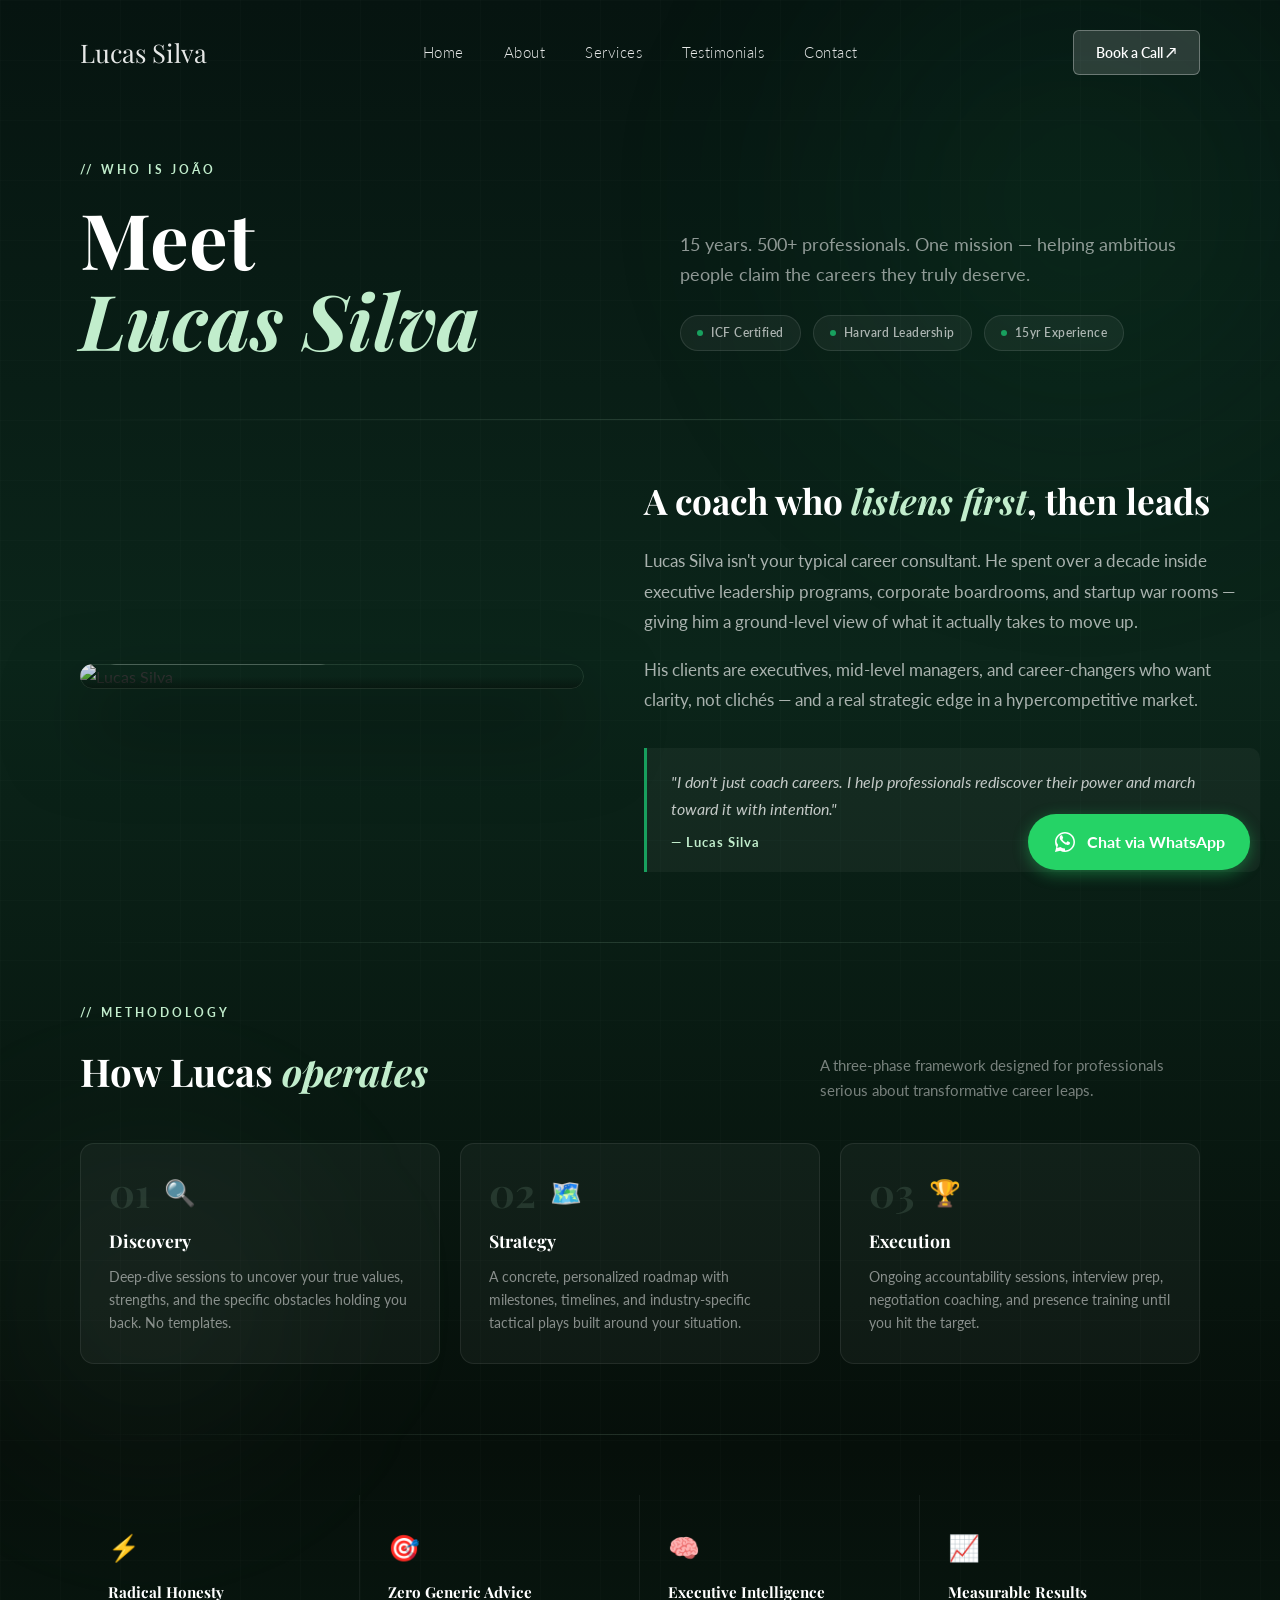
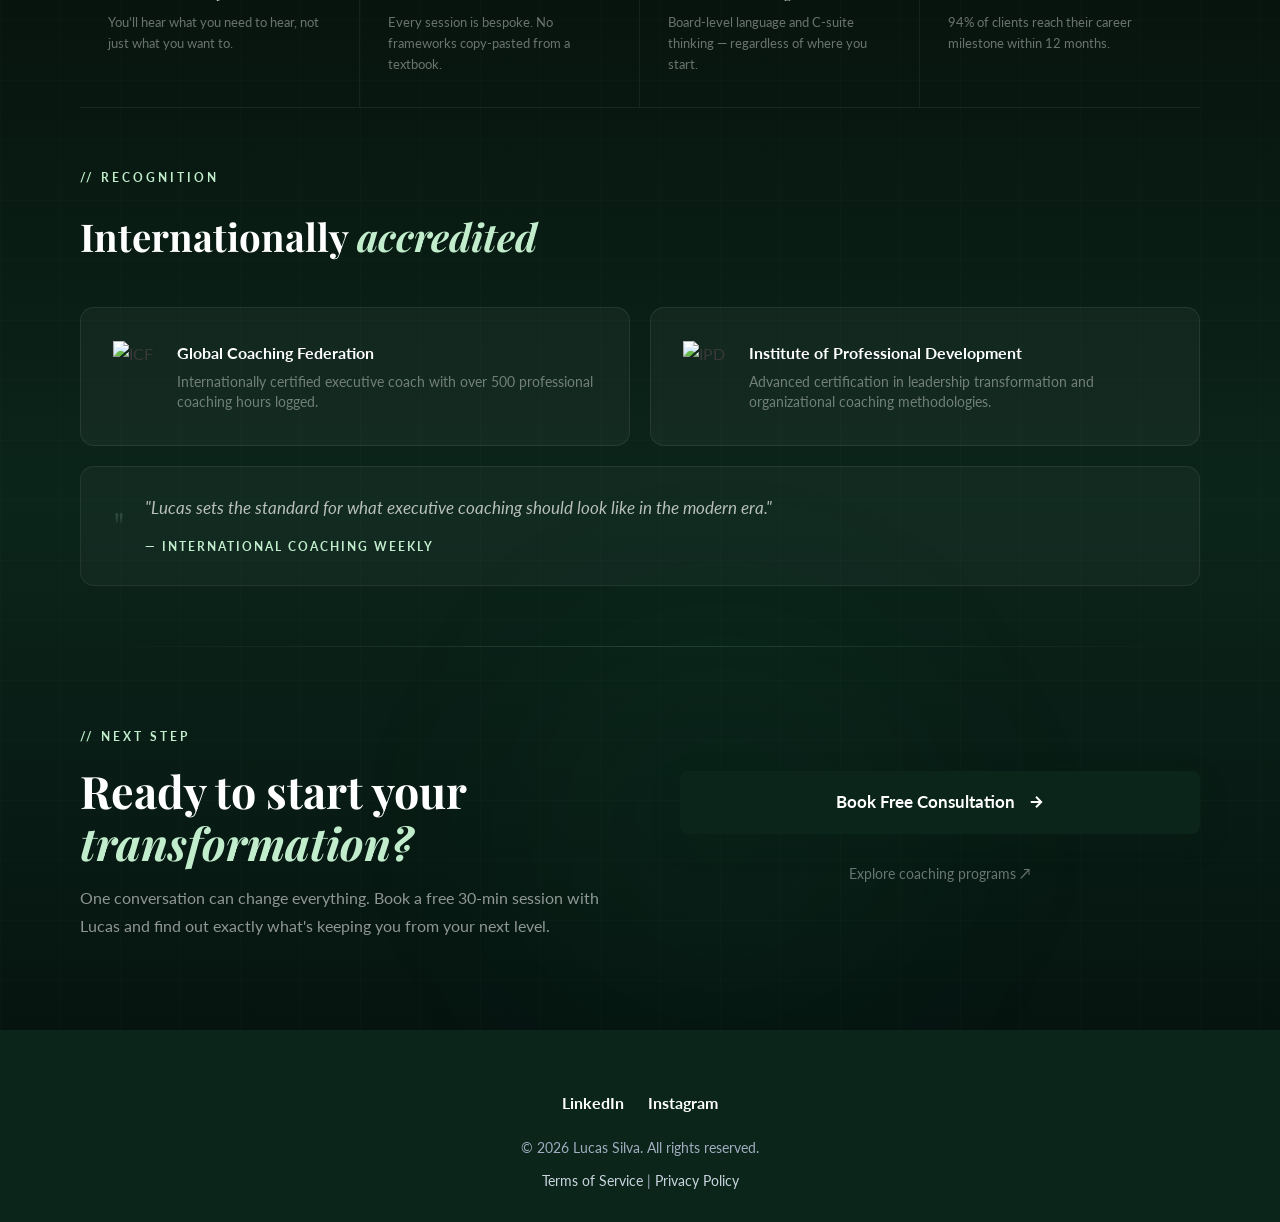
==== about.html @ 9489b270 "Add files via upload" ====
<!DOCTYPE html>
<html lang="en">
<head>
    <meta charset="UTF-8">
    <meta name="viewport" content="width=device-width, initial-scale=1.0">
    <title>About | Lucas Silva — Career Coach</title>
    <meta name="description" content="Learn about Lucas Silva's background, coaching philosophy, methodology, and 15+ years transforming professional careers.">
    <link href="https://fonts.googleapis.com/css2?family=Playfair+Display:ital,wght@0,600;0,700;1,600&family=Lato:wght@300;400;700&display=swap" rel="stylesheet">
    <link rel="stylesheet" href="style.css">
</head>
<body>

    <!-- Navigation -->
    <nav id="main-nav" class="nav-transparent">
        <div class="container nav-container">
            <a href="index.html" class="logo">Lucas Silva</a>
            <div class="nav-links">
                <a href="index.html">Home</a>
                <a href="about.html">About</a>
                <a href="services.html">Services</a>
                <a href="testimonials.html">Testimonials</a>
                <a href="index.html#consultation">Contact</a>
            </div>
            <a href="index.html#consultation" class="nav-cta-btn">Book a Call ↗</a>
        </div>
    </nav>

    <!-- ============================================================
         MEGA DARK BLOCK — All About sections
    ============================================================ -->
    <div style="background: linear-gradient(180deg, #061410 0%, #0b251a 25%, #060f0a 55%, #0b251a 80%, #061410 100%); position: relative; overflow: hidden; min-height: 100vh; padding-top: 80px;">

        <!-- Orbs -->
        <div style="position:absolute; width:800px; height:800px; background:radial-gradient(circle, rgba(24,160,94,0.10) 0%, transparent 70%); border-radius:50%; filter:blur(80px); top:-200px; right:-200px; pointer-events:none;"></div>
        <div style="position:absolute; width:500px; height:500px; background:radial-gradient(circle, rgba(193,237,204,0.05) 0%, transparent 70%); border-radius:50%; filter:blur(80px); top:40%; left:-100px; pointer-events:none;"></div>
        <div style="position:absolute; width:600px; height:600px; background:radial-gradient(circle, rgba(24,160,94,0.07) 0%, transparent 70%); border-radius:50%; filter:blur(80px); bottom:-100px; right:20%; pointer-events:none;"></div>

        <!-- Grid texture -->
        <div style="position:absolute; inset:0; background-image: linear-gradient(rgba(255,255,255,0.012) 1px, transparent 1px), linear-gradient(90deg, rgba(255,255,255,0.012) 1px, transparent 1px); background-size: 60px 60px; pointer-events:none; z-index:0;"></div>

        <div style="position:relative; z-index:2; max-width:1200px; margin:0 auto; padding:0 40px;">

            <!-- ─── HERO ─── -->
            <div style="padding: 80px 0 60px;" class="hidden-fade-up">
                <div style="display:grid; grid-template-columns:1fr 1fr; gap:80px; align-items:end;">
                    <div>
                        <div class="green-label">// WHO IS JOÃO</div>
                        <h1 style="font-family:var(--font-heading); font-size:clamp(3rem,6vw,5rem); color:white; font-weight:700; line-height:1.05; margin-bottom:0;">Meet<br><em style="font-style:italic; color:var(--secondary-color);">Lucas Silva</em></h1>
                    </div>
                    <div style="padding-bottom:8px;">
                        <p style="color:rgba(255,255,255,0.55); font-size:1.1rem; line-height:1.75; margin-bottom:24px;">15 years. 500+ professionals. One mission — helping ambitious people claim the careers they truly deserve.</p>
                        <div style="display:flex; gap:12px; flex-wrap:wrap;">
                            <div class="cred-pill"><div class="cred-pill-dot"></div>ICF Certified</div>
                            <div class="cred-pill"><div class="cred-pill-dot"></div>Harvard Leadership</div>
                            <div class="cred-pill"><div class="cred-pill-dot"></div>15yr Experience</div>
                        </div>
                    </div>
                </div>
            </div>

            <!-- Divider -->
            <div style="height:1px; background:linear-gradient(90deg, transparent, rgba(193,237,204,0.15), transparent); margin:0 0 60px;"></div>

            <!-- ─── BIO EDITORIAL ─── -->
            <div style="display:grid; grid-template-columns:45% 55%; gap:60px; align-items:center; padding-bottom:70px;" class="hidden-fade-up">
                <!-- Image -->
                <div style="position:relative; border-radius:16px; overflow:hidden; box-shadow:0 40px 80px rgba(0,0,0,0.5);">
                    <img src="joao_about.png" alt="Lucas Silva" style="width:100%; max-height:520px; object-fit:cover; object-position:top center; display:block; filter:brightness(0.9);">
                    <div style="position:absolute; inset:0; background:linear-gradient(to top, rgba(6,15,10,0.6) 0%, transparent 50%);"></div>
                    <!-- Floating stat badge -->
                    <div style="position:absolute; bottom:24px; left:24px; background:rgba(255,255,255,0.08); backdrop-filter:blur(16px); border:1px solid rgba(255,255,255,0.12); border-radius:12px; padding:16px 20px;">
                        <div style="font-family:var(--font-heading); font-size:2rem; color:var(--secondary-color); font-weight:700; line-height:1;">500+</div>
                        <div style="color:rgba(255,255,255,0.55); font-size:0.8rem; text-transform:uppercase; letter-spacing:1.5px; margin-top:4px;">Careers Transformed</div>
                    </div>
                    <div style="position:absolute; inset:0; border:1px solid rgba(193,237,204,0.12); border-radius:16px; pointer-events:none;"></div>
                </div>
                <!-- Text -->
                <div>
                    <h2 style="color:white; font-family:var(--font-heading); font-size:2.2rem; line-height:1.2; margin-bottom:24px;">A coach who <em style="font-style:italic; color:var(--secondary-color);">listens first</em>, then leads</h2>
                    <p style="color:rgba(255,255,255,0.65); font-size:1.05rem; line-height:1.8; margin-bottom:18px;">Lucas Silva isn't your typical career consultant. He spent over a decade inside executive leadership programs, corporate boardrooms, and startup war rooms — giving him a ground-level view of what it actually takes to move up.</p>
                    <p style="color:rgba(255,255,255,0.65); font-size:1.05rem; line-height:1.8; margin-bottom:32px;">His clients are executives, mid-level managers, and career-changers who want clarity, not clichés — and a real strategic edge in a hypercompetitive market.</p>
                    <!-- Quote -->
                    <div style="background:rgba(255,255,255,0.04); border-left:3px solid var(--accent-color); border-radius:0 10px 10px 0; padding:20px 24px;">
                        <p style="color:rgba(255,255,255,0.75); font-style:italic; font-size:1rem; line-height:1.7; margin:0;">"I don't just coach careers. I help professionals rediscover their power and march toward it with intention."</p>
                        <div style="color:var(--secondary-color); font-size:0.8rem; font-weight:700; letter-spacing:1px; margin-top:10px;">— Lucas Silva</div>
                    </div>
                </div>
            </div>

            <!-- Divider -->
            <div style="height:1px; background:linear-gradient(90deg, transparent, rgba(193,237,204,0.15), transparent); margin:0 0 60px;"></div>

            <!-- ─── METHODOLOGY ─── -->
            <div style="padding-bottom:70px;" class="hidden-fade-up">
                <div style="display:flex; align-items:flex-end; justify-content:space-between; margin-bottom:40px; gap:20px; flex-wrap:wrap;">
                    <div>
                        <div class="green-label">// METHODOLOGY</div>
                        <h2 style="color:white; font-family:var(--font-heading); font-size:clamp(1.8rem,3vw,2.6rem); margin-bottom:0;">How Lucas <em style="font-style:italic; color:var(--secondary-color);">operates</em></h2>
                    </div>
                    <p style="color:rgba(255,255,255,0.45); font-size:0.95rem; max-width:380px; line-height:1.65;">A three-phase framework designed for professionals serious about transformative career leaps.</p>
                </div>
                <div style="display:grid; grid-template-columns:repeat(3,1fr); gap:20px;">

                    <div class="process-step-pill" style="border-top:1px solid rgba(193,237,204,0.1);">
                        <div style="padding:28px 28px 14px; display:flex; align-items:center; gap:14px;">
                            <span style="font-family:var(--font-heading); font-size:2.5rem; color:rgba(193,237,204,0.12); font-weight:700; line-height:1;">01</span>
                            <span style="font-size:1.6rem;">🔍</span>
                        </div>
                        <div style="padding:0 28px 28px;">
                            <h3 style="color:white; font-size:1.1rem; margin-bottom:10px;">Discovery</h3>
                            <p style="color:rgba(255,255,255,0.5); font-size:0.88rem; line-height:1.65; margin:0;">Deep-dive sessions to uncover your true values, strengths, and the specific obstacles holding you back. No templates.</p>
                        </div>
                        <div class="step-bar-accent"></div>
                    </div>

                    <div class="process-step-pill">
                        <div style="padding:28px 28px 14px; display:flex; align-items:center; gap:14px;">
                            <span style="font-family:var(--font-heading); font-size:2.5rem; color:rgba(193,237,204,0.12); font-weight:700; line-height:1;">02</span>
                            <span style="font-size:1.6rem;">🗺️</span>
                        </div>
                        <div style="padding:0 28px 28px;">
                            <h3 style="color:white; font-size:1.1rem; margin-bottom:10px;">Strategy</h3>
                            <p style="color:rgba(255,255,255,0.5); font-size:0.88rem; line-height:1.65; margin:0;">A concrete, personalized roadmap with milestones, timelines, and industry-specific tactical plays built around your situation.</p>
                        </div>
                        <div class="step-bar-accent"></div>
                    </div>

                    <div class="process-step-pill">
                        <div style="padding:28px 28px 14px; display:flex; align-items:center; gap:14px;">
                            <span style="font-family:var(--font-heading); font-size:2.5rem; color:rgba(193,237,204,0.12); font-weight:700; line-height:1;">03</span>
                            <span style="font-size:1.6rem;">🏆</span>
                        </div>
                        <div style="padding:0 28px 28px;">
                            <h3 style="color:white; font-size:1.1rem; margin-bottom:10px;">Execution</h3>
                            <p style="color:rgba(255,255,255,0.5); font-size:0.88rem; line-height:1.65; margin:0;">Ongoing accountability sessions, interview prep, negotiation coaching, and presence training until you hit the target.</p>
                        </div>
                        <div class="step-bar-accent"></div>
                    </div>
                </div>
            </div>

            <!-- Divider -->
            <div style="height:1px; background:linear-gradient(90deg, transparent, rgba(193,237,204,0.15), transparent); margin:0 0 60px;"></div>

            <!-- ─── VALUES STRIP ─── -->
            <div style="display:grid; grid-template-columns:repeat(4,1fr); margin-bottom:0; border-bottom:1px solid rgba(193,237,204,0.08);" class="hidden-fade-up">
                <div style="padding:32px 28px; border-right:1px solid rgba(255,255,255,0.06);">
                    <div style="font-size:1.6rem; margin-bottom:12px;">⚡</div>
                    <h4 style="color:white; font-size:0.95rem; margin-bottom:8px;">Radical Honesty</h4>
                    <p style="color:rgba(255,255,255,0.4); font-size:0.82rem; line-height:1.6; margin:0;">You'll hear what you need to hear, not just what you want to.</p>
                </div>
                <div style="padding:32px 28px; border-right:1px solid rgba(255,255,255,0.06);">
                    <div style="font-size:1.6rem; margin-bottom:12px;">🎯</div>
                    <h4 style="color:white; font-size:0.95rem; margin-bottom:8px;">Zero Generic Advice</h4>
                    <p style="color:rgba(255,255,255,0.4); font-size:0.82rem; line-height:1.6; margin:0;">Every session is bespoke. No frameworks copy-pasted from a textbook.</p>
                </div>
                <div style="padding:32px 28px; border-right:1px solid rgba(255,255,255,0.06);">
                    <div style="font-size:1.6rem; margin-bottom:12px;">🧠</div>
                    <h4 style="color:white; font-size:0.95rem; margin-bottom:8px;">Executive Intelligence</h4>
                    <p style="color:rgba(255,255,255,0.4); font-size:0.82rem; line-height:1.6; margin:0;">Board-level language and C-suite thinking — regardless of where you start.</p>
                </div>
                <div style="padding:32px 28px;">
                    <div style="font-size:1.6rem; margin-bottom:12px;">📈</div>
                    <h4 style="color:white; font-size:0.95rem; margin-bottom:8px;">Measurable Results</h4>
                    <p style="color:rgba(255,255,255,0.4); font-size:0.82rem; line-height:1.6; margin:0;">94% of clients reach their career milestone within 12 months.</p>
                </div>
            </div>

            <!-- ─── ACCREDITATIONS ─── -->
            <div style="padding:60px 0 60px;" class="hidden-fade-up">
                <div style="display:flex; align-items:flex-end; justify-content:space-between; margin-bottom:40px;">
                    <div>
                        <div class="green-label">// RECOGNITION</div>
                        <h2 style="color:white; font-family:var(--font-heading); font-size:clamp(1.8rem,3vw,2.4rem); margin-bottom:0;">Internationally <em style="font-style:italic; color:var(--secondary-color);">accredited</em></h2>
                    </div>
                </div>
                <div style="display:grid; grid-template-columns:1fr 1fr; gap:20px;">
                    <div style="background:rgba(255,255,255,0.04); border:1px solid rgba(255,255,255,0.08); border-radius:14px; padding:32px; display:flex; align-items:center; gap:24px; transition:all 0.3s ease;" class="svc-card-dark" style="padding:32px;">
                        <img src="accredit_1.png" alt="ICF" style="height:70px; filter:brightness(1.1) grayscale(10%); flex-shrink:0;">
                        <div>
                            <div style="color:white; font-weight:700; font-size:1rem; margin-bottom:6px;">Global Coaching Federation</div>
                            <div style="color:rgba(255,255,255,0.4); font-size:0.85rem; line-height:1.5;">Internationally certified executive coach with over 500 professional coaching hours logged.</div>
                        </div>
                    </div>
                    <div style="background:rgba(255,255,255,0.04); border:1px solid rgba(255,255,255,0.08); border-radius:14px; padding:32px; display:flex; align-items:center; gap:24px; transition:all 0.3s ease;" class="svc-card-dark" style="padding:32px;">
                        <img src="accredit_2.png" alt="IPD" style="height:70px; filter:brightness(1.1) grayscale(10%); flex-shrink:0;">
                        <div>
                            <div style="color:white; font-weight:700; font-size:1rem; margin-bottom:6px;">Institute of Professional Development</div>
                            <div style="color:rgba(255,255,255,0.4); font-size:0.85rem; line-height:1.5;">Advanced certification in leadership transformation and organizational coaching methodologies.</div>
                        </div>
                    </div>
                </div>
                <!-- Press quote -->
                <div style="margin-top:20px; background:rgba(255,255,255,0.03); border:1px solid rgba(255,255,255,0.07); border-radius:14px; padding:28px 32px; display:flex; align-items:center; gap:20px;">
                    <div style="font-size:2.5rem; color:rgba(193,237,204,0.15); font-family:var(--font-heading); line-height:1; flex-shrink:0;">"</div>
                    <div>
                        <p style="color:rgba(255,255,255,0.7); font-style:italic; font-size:1.05rem; line-height:1.6; margin:0 0 10px;">"Lucas sets the standard for what executive coaching should look like in the modern era."</p>
                        <span style="color:var(--secondary-color); font-size:0.78rem; letter-spacing:2px; text-transform:uppercase; font-weight:700;">— International Coaching Weekly</span>
                    </div>
                </div>
            </div>

            <!-- Divider -->
            <div style="height:1px; background:linear-gradient(90deg, transparent, rgba(193,237,204,0.15), transparent); margin:0 0 0;"></div>

            <!-- ─── CTA ─── -->
            <div style="padding:80px 0 90px; display:grid; grid-template-columns:1fr 1fr; gap:80px; align-items:center;" class="hidden-section">
                <div>
                    <div class="green-label">// NEXT STEP</div>
                    <h2 class="dark-headline" style="font-size:clamp(2rem,3.5vw,3rem); margin-bottom:16px;">Ready to start your <em>transformation?</em></h2>
                    <p style="color:rgba(255,255,255,0.55); font-size:1rem; line-height:1.75;">One conversation can change everything. Book a free 30-min session with Lucas and find out exactly what's keeping you from your next level.</p>
                </div>
                <div style="display:flex; flex-direction:column; gap:16px;">
                    <a href="https://wa.me/1234567890?text=Hello,%20I%E2%80%99m%20interested%20in%20booking%20a%20consultation%20with%20Jo%C3%A3o%20Silva." class="cta-button-v2" target="_blank" rel="noopener noreferrer" style="justify-content:center;">
                        Book Free Consultation
                        <svg width="18" height="18" viewBox="0 0 24 24" fill="none" stroke="currentColor" stroke-width="2.5"><path d="M5 12h14M12 5l7 7-7 7"/></svg>
                    </a>
                    <a href="services.html" style="display:flex; align-items:center; justify-content:center; gap:10px; color:rgba(255,255,255,0.4); font-size:0.9rem; padding:12px; transition:color 0.2s;">
                        Explore coaching programs ↗
                    </a>
                </div>
            </div>

        </div>
    </div>

    <!-- WhatsApp -->
    <a href="https://wa.me/1234567890?text=Hello,%20I%E2%80%99m%20interested%20in%20booking%20a%20consultation%20with%20Jo%C3%A3o%20Silva." class="whatsapp-float" target="_blank" rel="noopener noreferrer">
        <svg viewBox="0 0 32 32" width="24" height="24" fill="white"><path d="M16 2.667C8.636 2.667 2.667 8.636 2.667 16c0 2.344.609 4.615 1.765 6.615L2.667 29.333l6.896-1.807a13.23 13.23 0 006.437 1.672h.005c7.364 0 13.333-5.969 13.333-13.333S23.364 2.667 16 2.667zm0 21.933a11.11 11.11 0 01-5.698-1.573l-.406-.24-4.24 1.115 1.135-4.135-.265-.422A11.144 11.144 0 014.8 16c0-6.188 5.036-11.224 11.224-11.224S27.248 9.813 27.248 16c0 6.188-5.036 11.224-11.224 11.224zm6.162-8.411c-.339-.166-2.005-.989-2.318-1.104-.312-.115-.541-.166-.766.166-.234.339-.875 1.104-1.073 1.328-.193.234-.401.265-.74.099-.338-.166-1.432-.526-2.73-1.682-.136-.12-.266-.245-.391-.37-.88-.887-1.47-1.92-1.64-2.213-.172-.297-.015-.463.151-.63.156-.151.339-.396.505-.594.167-.193.224-.339.339-.562.115-.224.057-.427-.026-.594-.083-.166-.766-1.849-1.052-2.531-.281-.667-.568-.578-.766-.588h-.651c-.224 0-.594.083-.906.422-.312.339-1.198 1.172-1.198 2.854 0 1.682 1.224 3.307 1.396 3.536.167.224 2.417 3.693 5.86 5.177 2.146.927 3.016 1.057 3.979 1.005.958-.052 2.005-.818 2.286-1.61.281-.792.281-1.469.198-1.61-.083-.141-.307-.224-.651-.391v-.005z"/></svg>
        <span>Chat via WhatsApp</span>
    </a>

    <!-- Footer -->
    <footer>
        <div class="container footer-content">
            <div class="social-links">
                <a href="#" aria-label="LinkedIn">LinkedIn</a>
                <a href="#" aria-label="Instagram">Instagram</a>
            </div>
            <div class="footer-legal">
                <p>&copy; 2026 Lucas Silva. All rights reserved.</p>
                <p><a href="#">Terms of Service</a> | <a href="#">Privacy Policy</a></p>
            </div>
        </div>
    </footer>
    <script src="script.js"></script>
</body>
</html>
---- style.css ----
@import url('https://fonts.googleapis.com/css2?family=Playfair+Display:ital,wght@0,600;0,700;1,600&family=Lato:wght@300;400;700&display=swap');

/* ================================================================
   NEW HOME PAGE: Hero V2, Marquee, How-it-Works, Results
================================================================ */

/* --- NAV (glass scroll effect) --- */
#main-nav {
    position: fixed;
    top: 0; left: 0; width: 100%;
    z-index: 1000;
    transition: background 0.4s ease, box-shadow 0.4s ease;
    padding: 0;
}
#main-nav.nav-transparent { background: transparent; box-shadow: none; }
#main-nav.nav-scrolled {
    background: rgba(255,255,255,0.92);
    backdrop-filter: blur(12px);
    -webkit-backdrop-filter: blur(12px);
    box-shadow: 0 1px 20px rgba(0,0,0,0.06);
}
#main-nav.nav-scrolled .logo,
#main-nav.nav-scrolled .nav-links a { color: var(--primary-color); opacity: 1; }
#main-nav.nav-transparent .logo,
#main-nav.nav-transparent .nav-links a { color: white; opacity: 0.9; }
#main-nav.nav-transparent .logo { color: white; }
.nav-container { padding: 28px 40px; }
.nav-cta-btn {
    background: var(--accent-color);
    color: white;
    padding: 10px 22px;
    border-radius: 6px;
    font-weight: 600;
    font-size: 0.9rem;
    transition: transform 0.2s, background 0.2s;
}
.nav-cta-btn:hover { transform: translateY(-2px); background: var(--primary-color); color: white; }
#main-nav.nav-transparent .nav-cta-btn { background: rgba(255,255,255,0.15); border: 1px solid rgba(255,255,255,0.3); color: white; }
#main-nav.nav-transparent .nav-cta-btn:hover { background: white; color: var(--primary-color); }

/* --- HERO V2 --- */
.hero-v2 {
    position: relative;
    min-height: 100vh;
    background: radial-gradient(ellipse at 30% 60%, #103828 0%, #0b251a 55%, #061410 100%);
    display: grid;
    grid-template-columns: 1fr 1fr;
    align-items: center;
    overflow: hidden;
    padding: 0 80px;
    gap: 60px;
}
/* Animated mesh background */
.hero-bg-mesh { position: absolute; inset: 0; pointer-events: none; }
.mesh-orb {
    position: absolute;
    border-radius: 50%;
    filter: blur(80px);
    animation: orbFloat 12s ease-in-out infinite alternate;
}
.orb-1 { width: 600px; height: 600px; background: radial-gradient(circle, rgba(24,160,94,0.25) 0%, transparent 70%); top: -100px; right: -100px; animation-delay: 0s; }
.orb-2 { width: 400px; height: 400px; background: radial-gradient(circle, rgba(193,237,204,0.15) 0%, transparent 70%); bottom: 50px; left: 10%; animation-delay: -4s; }
.orb-3 { width: 300px; height: 300px; background: radial-gradient(circle, rgba(11,37,26,0.8) 0%, transparent 70%); top: 30%; left: 40%; animation-delay: -7s; }
@keyframes orbFloat {
    0% { transform: translate(0,0) scale(1); }
    100% { transform: translate(30px, -40px) scale(1.1); }
}

/* Grid lines overlay */
.hero-grid-lines { position: absolute; inset: 0; pointer-events: none; overflow: hidden; }
.hgl {
    position: absolute;
    background: rgba(255,255,255,0.03);
}
.hgl-1 { width: 1px; height: 100%; top: 0; left: 33%; }
.hgl-2 { width: 1px; height: 100%; top: 0; left: 66%; }
.hgl-3 { width: 100%; height: 1px; top: 60%; left: 0; }

/* Left content */
.hero-v2-content {
    position: relative;
    z-index: 10;
    padding: 160px 0 80px;
}
.hero-eyebrow {
    display: flex;
    align-items: center;
    gap: 10px;
    color: rgba(193,237,204,0.8);
    font-size: 0.85rem;
    letter-spacing: 2px;
    text-transform: uppercase;
    margin-bottom: 32px;
    font-family: var(--font-body);
}
.eyebrow-dot {
    width: 6px; height: 6px;
    background: var(--accent-color);
    border-radius: 50%;
    animation: pulseDot 2s infinite;
}

.hero-v2-headline {
    font-family: var(--font-heading);
    font-size: clamp(3rem, 5vw, 5.5rem);
    line-height: 1.05;
    color: white;
    margin-bottom: 28px;
    display: flex;
    flex-direction: column;
}
.line-reveal {
    display: block;
    overflow: hidden;
    animation: lineSlideIn 0.9s cubic-bezier(0.165, 0.84, 0.44, 1) both;
}
.line-1 { animation-delay: 0.2s; }
.line-2 {
    animation-delay: 0.4s;
    font-style: italic;
    color: var(--secondary-color);
}
@keyframes lineSlideIn {
    from { transform: translateY(100%); opacity: 0; }
    to   { transform: translateY(0);    opacity: 1; }
}

.hero-v2-sub {
    font-size: 1.1rem;
    color: rgba(255,255,255,0.65);
    line-height: 1.7;
    max-width: 480px;
    margin-bottom: 40px;
    animation: fadeUp 0.8s ease 0.6s both;
}
@keyframes fadeUp {
    from { opacity: 0; transform: translateY(20px); }
    to   { opacity: 1; transform: translateY(0); }
}

.hero-v2-actions {
    display: flex;
    align-items: center;
    gap: 20px;
    margin-bottom: 60px;
    animation: fadeUp 0.8s ease 0.8s both;
}
.hero-cta-primary {
    display: inline-flex;
    align-items: center;
    gap: 10px;
    background: var(--accent-color);
    color: white;
    padding: 16px 32px;
    border-radius: 8px;
    font-weight: 700;
    font-size: 1rem;
    letter-spacing: 0.3px;
    transition: transform 0.25s, box-shadow 0.25s, background 0.25s;
    box-shadow: 0 10px 30px rgba(24,160,94,0.35);
}
.hero-cta-primary:hover { transform: translateY(-3px); box-shadow: 0 15px 40px rgba(24,160,94,0.5); background: #15bf72; color: white; }
.hero-cta-ghost {
    color: rgba(255,255,255,0.7);
    font-weight: 600;
    font-size: 0.95rem;
    border-bottom: 1px solid rgba(255,255,255,0.2);
    padding-bottom: 2px;
    transition: color 0.2s, border-color 0.2s;
}
.hero-cta-ghost:hover { color: white; border-color: white; }

/* Metrics strip */
.hero-metrics-strip {
    display: flex;
    align-items: center;
    gap: 30px;
    animation: fadeUp 0.8s ease 1.0s both;
    padding: 24px 28px;
    background: rgba(255,255,255,0.05);
    border: 1px solid rgba(255,255,255,0.08);
    border-radius: 12px;
    backdrop-filter: blur(10px);
    width: fit-content;
}
.metric-item { display: flex; flex-direction: column; }
.metric-num {
    font-family: var(--font-heading);
    font-size: 2rem;
    color: white;
    line-height: 1;
    display: inline;
}
.metric-unit { font-size: 1.2rem; color: var(--secondary-color); font-weight: 700; }
.metric-desc { font-size: 0.75rem; color: rgba(255,255,255,0.5); text-transform: uppercase; letter-spacing: 1px; margin-top: 4px; }
.metric-divider { width: 1px; height: 40px; background: rgba(255,255,255,0.1); }

/* Right portrait + floating cards */
.hero-v2-visual {
    position: relative;
    z-index: 10;
    display: flex;
    justify-content: center;
    align-items: flex-end;
    padding-top: 100px;
}
.hero-portrait-wrap {
    position: relative;
    width: 100%;
    max-width: 500px;
}
.hero-portrait-img {
    width: 100%;
    height: 75vh;
    object-fit: cover;
    object-position: top center;
    -webkit-mask-image: linear-gradient(to top, transparent 0%, black 20%);
    mask-image: linear-gradient(to top, transparent 0%, black 20%);
    animation: fadeUp 1s ease 0.3s both;
}

/* Floating stat cards */
.float-card {
    position: absolute;
    background: rgba(255,255,255,0.9);
    backdrop-filter: blur(12px);
    -webkit-backdrop-filter: blur(12px);
    border: 1px solid rgba(255,255,255,0.9);
    border-radius: 12px;
    padding: 14px 18px;
    box-shadow: 0 20px 40px rgba(0,0,0,0.2);
    animation: floatPill 6s ease-in-out infinite;
}
.float-card.fc-1 {
    top: 18%;
    left: -40px;
    display: flex;
    align-items: center;
    gap: 12px;
    animation-delay: 0s;
}
.float-card.fc-2 {
    top: 42%;
    right: -30px;
    display: flex;
    align-items: center;
    gap: 12px;
    animation-delay: 2s;
}
.float-card.fc-3 {
    bottom: 20%;
    left: -30px;
    min-width: 200px;
    animation-delay: 4s;
}
.fc-icon { font-size: 1.6rem; line-height: 1; }
.fc-text { display: flex; flex-direction: column; }
.fc-val { font-family: var(--font-heading); font-size: 1.2rem; color: var(--primary-color); font-weight: 700; line-height: 1.2; }
.fc-label { font-size: 0.75rem; color: var(--text-muted); text-transform: uppercase; letter-spacing: 0.5px; }
.fc-bar-wrap { display: flex; flex-direction: column; gap: 6px; }
.fc-bar-label { font-size: 0.78rem; color: var(--text-muted); font-weight: 600; }
.fc-bar-track { background: rgba(0,0,0,0.06); border-radius: 4px; height: 6px; overflow: hidden; }
.fc-bar-fill { background: linear-gradient(90deg, var(--accent-color), var(--secondary-color)); height: 100%; border-radius: 4px; animation: barGrow 1.5s ease 1s both; }
@keyframes barGrow { from { width: 0; } }
.fc-bar-pct { font-size: 0.85rem; color: var(--primary-color); font-weight: 700; }

/* Scroll badge */
.hero-scroll-badge {
    position: absolute;
    bottom: 10%;
    right: -20px;
    animation: spinSlow 15s linear infinite;
}
.scroll-ring {
    width: 100px; height: 100px;
    position: relative;
    display: flex;
    align-items: center;
    justify-content: center;
}
.scroll-ring-text {
    position: absolute;
    top: 0; left: 0;
    animation: spinSlow 15s linear infinite;
}
.scroll-ring-text text {
    font-size: 11px;
    fill: rgba(255,255,255,0.6);
    font-family: var(--font-body);
    letter-spacing: 2px;
    text-transform: uppercase;
}
.scroll-arrow { position: relative; z-index: 2; color: white; }
@keyframes spinSlow { from { transform: rotate(0deg); } to { transform: rotate(360deg); } }

/* --- TRUST MARQUEE --- */
.trust-marquee-wrap {
    background: var(--bg-light);
    padding: 40px 0;
    border-top: 1px solid rgba(0,0,0,0.04);
    border-bottom: 1px solid rgba(0,0,0,0.04);
    overflow: hidden;
}
.trust-marquee-label {
    text-align: center;
    font-size: 0.8rem;
    letter-spacing: 2px;
    text-transform: uppercase;
    color: var(--text-muted);
    margin-bottom: 24px;
}
.trust-marquee { overflow: hidden; }
.marquee-track {
    display: flex;
    gap: 80px;
    width: max-content;
    align-items: center;
    animation: marqueeScroll 20s linear infinite;
}
.mq-logo {
    font-family: var(--font-heading);
    font-size: 1.4rem;
    color: #bbb;
    white-space: nowrap;
    transition: color 0.3s;
    cursor: default;
}
.mq-logo:hover { color: var(--primary-color); }
@keyframes marqueeScroll {
    from { transform: translateX(0); }
    to   { transform: translateX(-50%); }
}

/* --- HOW IT WORKS --- */
.how-it-works-section {
    background-color: var(--bg-light);
    padding: 140px 20px;
}
.hiw-header {
    max-width: 700px;
    margin: 0 auto 80px;
    text-align: center;
}
.hiw-header h2 {
    font-size: clamp(2rem, 3.5vw, 3rem);
    color: var(--primary-color);
    margin: 16px 0 20px;
    line-height: 1.2;
}
.hiw-header h2 em { font-style: italic; color: var(--accent-color); }
.hiw-header p { color: var(--text-muted); font-size: 1.1rem; }

.hiw-steps {
    max-width: 1100px;
    margin: 0 auto;
    display: flex;
    align-items: center;
    gap: 0;
}
.hiw-step {
    flex: 1;
    background: white;
    border: 1px solid rgba(0,0,0,0.05);
    border-radius: 16px;
    padding: 36px 30px;
    position: relative;
    box-shadow: 0 10px 30px rgba(0,0,0,0.04);
    transition: all 0.35s ease;
    cursor: default;
    text-align: center;
}
.hiw-step:hover {
    transform: translateY(-10px);
    box-shadow: 0 25px 50px rgba(24,160,94,0.1);
    border-color: rgba(24,160,94,0.25);
}
.hiw-step-num {
    font-family: var(--font-heading);
    font-size: 3.5rem;
    color: rgba(24,160,94,0.1);
    font-weight: 700;
    line-height: 1;
    margin-bottom: 12px;
}
.hiw-step-icon {
    font-size: 2.2rem;
    line-height: 1;
    margin-bottom: 16px;
}
.hiw-step-content h3 {
    font-size: 1.1rem;
    color: var(--primary-color);
    margin-bottom: 10px;
}
.hiw-step-content p {
    font-size: 0.9rem;
    color: var(--text-muted);
    line-height: 1.6;
}
.hiw-connector {
    width: 60px;
    flex-shrink: 0;
    height: 2px;
    background: linear-gradient(90deg, rgba(24,160,94,0.15), rgba(24,160,94,0.5), rgba(24,160,94,0.15));
    position: relative;
}
.hiw-connector::after {
    content: '›';
    position: absolute;
    top: 50%;
    left: 50%;
    transform: translate(-50%, -50%);
    color: var(--accent-color);
    font-size: 1.2rem;
    background: var(--bg-light);
    padding: 0 4px;
}

/* --- RESULTS SECTION --- */
.results-section {
    background: var(--primary-color);
    padding: 100px 0;
}
.results-header {
    max-width: 1200px;
    margin: 0 auto 60px;
    padding: 0 40px;
}
.results-header .editorial-tag { color: var(--secondary-color); margin-bottom: 12px; }
.results-header h2 { font-size: 2.5rem; color: white; }

.results-scroll-row {
    max-width: 1200px;
    margin: 0 auto;
    padding: 0 40px;
    display: grid;
    grid-template-columns: repeat(4, 1fr);
    gap: 24px;
}
.result-card {
    background: rgba(255,255,255,0.05);
    border: 1px solid rgba(255,255,255,0.08);
    border-radius: 16px;
    padding: 40px 30px;
    transition: all 0.35s ease;
    cursor: default;
}
.result-card:hover {
    background: rgba(255,255,255,0.08);
    border-color: rgba(193,237,204,0.3);
    transform: translateY(-6px);
}
.result-num {
    display: block;
    font-family: var(--font-heading);
    font-size: 3rem;
    color: var(--secondary-color);
    font-weight: 700;
    line-height: 1;
    margin-bottom: 12px;
}
.result-label {
    display: block;
    font-size: 0.9rem;
    color: rgba(255,255,255,0.55);
    text-transform: uppercase;
    letter-spacing: 0.5px;
    margin-bottom: 20px;
}
.result-bar {
    height: 3px;
    background: rgba(255,255,255,0.1);
    border-radius: 2px;
    position: relative;
    overflow: hidden;
}
.result-bar::after {
    content: '';
    position: absolute;
    top: 0; left: 0;
    height: 100%;
    width: var(--pct, 80%);
    background: linear-gradient(90deg, var(--accent-color), var(--secondary-color));
    border-radius: 2px;
    animation: barGrow 1.5s ease 0.5s both;
}

/* --- CTA V2 --- */
.cta-section-v2 {
    background: linear-gradient(135deg, #f8fef9 0%, var(--bg-light) 100%);
    border-top: 1px solid rgba(0,0,0,0.04);
}
.cta-v2-inner {
    max-width: 700px;
    margin: 0 auto;
    text-align: center;
    padding: 100px 40px;
}
.cta-v2-inner .editorial-tag { margin-bottom: 20px; }
.cta-v2-inner h2 { font-size: 3rem; color: var(--primary-color); margin-bottom: 20px; line-height: 1.2; }
.cta-v2-inner p { color: var(--text-muted); font-size: 1.15rem; margin-bottom: 40px; line-height: 1.7; }
.cta-button-v2 {
    display: inline-flex;
    align-items: center;
    gap: 12px;
    background: var(--primary-color);
    color: white;
    padding: 18px 40px;
    border-radius: 8px;
    font-size: 1.05rem;
    font-weight: 700;
    transition: transform 0.25s, box-shadow 0.25s, background 0.25s;
    box-shadow: 0 10px 30px rgba(11,37,26,0.2);
}
.cta-button-v2:hover { transform: translateY(-3px); box-shadow: 0 20px 40px rgba(11,37,26,0.3); background: var(--accent-color); color: white; }



:root {
    --primary-color: #0b251a;     /* Deep forest green */
    --secondary-color: #c1edcc;   /* Mint green */
    --accent-color: #18a05e;      /* Vivid bright green */
    --bg-light: #FAF9F6;          /* Off-white */
    --text-dark: #333;
    --text-muted: #555;
    
    --font-heading: 'Playfair Display', serif;
    --font-body: 'Lato', sans-serif;
    --radius: 4px;
}

* {
    margin: 0;
    padding: 0;
    box-sizing: border-box;
}

body {
    font-family: var(--font-body);
    color: var(--text-dark);
    line-height: 1.6;
    background-color: var(--bg-light);
}

h1, h2, h3, h4 {
    font-family: var(--font-heading);
    color: var(--primary-color);
}

a {
    text-decoration: none;
    color: inherit;
    transition: color 0.3s ease;
}

.container {
    max-width: 1200px;
    margin: 0 auto;
    padding: 0 20px;
}

.text-center { text-align: center; }
.section-padding { padding: 80px 0; }

/* Observers */
.hidden-section {
    opacity: 0;
    transform: translateY(40px);
    transition: opacity 0.8s ease-out, transform 0.8s ease-out;
}
.visible {
    opacity: 1;
    transform: translateY(0);
}

/* Base Styles (Nav & Footer) */
nav {
    background-color: var(--primary-color);
    box-shadow: none;
    position: absolute;
    top: 0;
    width: 100%;
    z-index: 1000;
}
.nav-container {
    display: flex;
    justify-content: space-between;
    align-items: center;
    padding: 30px 40px;
}
.logo {
    font-family: var(--font-heading);
    font-size: 1.6rem;
    font-weight: 400;
    color: var(--bg-light);
}
.nav-links {
    display: flex;
    gap: 40px;
}
.nav-links a {
    font-weight: 300;
    text-transform: capitalize;
    font-size: 0.95rem;
    color: var(--bg-light);
    letter-spacing: 0.5px;
    position: relative;
    opacity: 0.8;
}
.nav-links a:hover { opacity: 1; }
.nav-links a::after {
    content: '';
    position: absolute;
    bottom: -6px;
    left: 0;
    width: 0%;
    height: 1px;
    background-color: var(--secondary-color);
    transition: width 0.3s ease;
}
.nav-links a:hover::after { width: 100%; }

footer {
    background-color: var(--primary-color);
    color: white;
    padding: 60px 0 30px;
}
.footer-content { text-align: center; }
.social-links { margin-bottom: 20px; }
.social-links a { margin: 0 10px; font-weight: 700; }
.social-links a:hover { color: var(--secondary-color); }
.footer-legal p { font-size: 0.9rem; margin-top: 10px; color: #a0aec0; }
.footer-legal a { color: #cbd5e0; }

/* Buttons */
.cta-button {
    display: inline-flex;
    align-items: center;
    gap: 8px;
    padding: 14px 28px;
    border-radius: var(--radius);
    font-weight: 400;
    font-size: 0.95rem;
    letter-spacing: 0px;
    transition: all 0.3s ease;
    cursor: pointer;
}
.primary-cta {
    background-color: var(--secondary-color);
    color: var(--primary-color);
    border: 1px solid var(--secondary-color);
}
.primary-cta:hover {
    background-color: white;
    border-color: white;
    transform: translateY(-2px);
    box-shadow: 0 10px 20px rgba(193, 237, 204, 0.15);
}
.secondary-cta {
    background-color: transparent;
    color: var(--secondary-color);
    border: 1px solid rgba(193, 237, 204, 0.4);
}
.secondary-cta:hover {
    background-color: rgba(193, 237, 204, 0.1);
    color: var(--secondary-color);
}
.whatsapp-float {
    position: fixed;
    bottom: 30px;
    right: 30px;
    background-color: #25D366;
    color: white;
    padding: 15px 25px;
    border-radius: 50px;
    box-shadow: 0 4px 15px rgba(37, 211, 102, 0.4);
    display: flex;
    align-items: center;
    gap: 10px;
    font-weight: 700;
    z-index: 100;
    transition: transform 0.3s ease;
}
.whatsapp-float:hover { transform: translateY(-5px); color: white; }

/* Interactive Spotlight Hero */
.hero-spotlight {
    position: relative;
    background: radial-gradient(circle at center, #103828 0%, var(--primary-color) 70%);
    min-height: 100vh;
    display: flex;
    flex-direction: column;
    align-items: center;
    padding-top: 150px;
    overflow: hidden;
    color: white;
}
.hero-content-center {
    text-align: center;
    max-width: 700px;
    margin: 0 auto;
    position: relative;
    z-index: 10;
}
.hero-content-center h1 {
    font-size: 4.5rem;
    font-weight: 400;
    color: white;
    margin-bottom: 25px;
    letter-spacing: -0.5px;
}
.hero-subline {
    font-size: 1.15rem;
    font-weight: 300;
    color: rgba(255,255,255,0.85);
    line-height: 1.6;
    margin-bottom: 40px;
}
.hero-actions {
    display: flex;
    gap: 20px;
    justify-content: center;
}

/* Hero Portrait & Interactive Pills */
.hero-interactive-figure {
    position: relative;
    margin-top: 50px;
    width: 100%;
    max-width: 800px;
    display: flex;
    justify-content: center;
    z-index: 5;
    flex: 1; /* Pushes to bottom */
    align-items: flex-end;
}
.hero-interactive-figure img.joao-figure {
    height: 60vh;
    object-fit: cover;
    object-position: top center;
    -webkit-mask-image: linear-gradient(to top, transparent 0%, black 20%);
    mask-image: linear-gradient(to top, transparent 0%, black 20%);
}

.data-pill {
    position: absolute;
    background: rgba(255, 255, 255, 0.95);
    backdrop-filter: blur(10px);
    -webkit-backdrop-filter: blur(10px);
    padding: 8px 16px;
    border-radius: 50px;
    display: flex;
    align-items: center;
    gap: 8px;
    color: var(--text-dark);
    font-family: var(--font-body);
    font-size: 0.85rem;
    font-weight: 600;
    box-shadow: 0 10px 20px rgba(0,0,0,0.15);
    animation: floatPill 6s ease-in-out infinite;
}
.pulse-dot {
    width: 6px;
    height: 6px;
    background-color: var(--accent-color);
    border-radius: 50%;
    box-shadow: 0 0 0 rgba(24, 160, 94, 0.7);
    animation: pulseDot 2s infinite;
}
.pill-label { color: var(--text-muted); font-weight: 400; }
.pill-val { color: var(--text-dark); }

/* Specific Pill Placements */
.pill-1 { top: 30%; left: 15%; animation-delay: 0s; }
.pill-2 { top: 50%; right: 10%; animation-delay: 1s; }
.pill-3 { bottom: 25%; left: 20%; animation-delay: 2s; }

@keyframes floatPill {
    0% { transform: translateY(0px); }
    50% { transform: translateY(-15px); }
    100% { transform: translateY(0px); }
}
@keyframes pulseDot {
    0% { box-shadow: 0 0 0 0 rgba(24, 160, 94, 0.6); }
    70% { box-shadow: 0 0 0 6px rgba(24, 160, 94, 0); }
    100% { box-shadow: 0 0 0 0 rgba(24, 160, 94, 0); }
}

/* Trust Ribbon */
.trust-ribbon {
    background-color: var(--bg-light);
    padding: 80px 20px;
    text-align: center;
}
.trust-ribbon p {
    color: var(--text-muted);
    font-size: 1.1rem;
    line-height: 1.5;
    margin-bottom: 40px;
}
.trust-logos {
    display: flex;
    justify-content: center;
    align-items: center;
    gap: 80px;
    flex-wrap: wrap;
    opacity: 0.6;
}
.logo-font {
    font-family: var(--font-heading);
    font-size: 1.8rem;
    font-weight: 700;
    letter-spacing: -0.5px;
    color: var(--text-dark);
}

/* 1. Editorial Section (About) */
.editorial-section {
    background-color: var(--bg-light);
    padding: 120px 20px;
    position: relative;
    overflow: hidden;
}
.editorial-grid {
    max-width: 1300px;
    margin: 0 auto;
    display: grid;
    grid-template-columns: 45% 55%;
    gap: 80px;
    align-items: center;
}
.editorial-image {
    position: relative;
    border-radius: var(--radius);
    overflow: hidden;
    box-shadow: 0 30px 60px rgba(0,0,0,0.1);
}
.editorial-image img {
    width: 100%;
    max-height: 550px;
    object-fit: cover;
    object-position: top center;
    border-radius: var(--radius);
    display: block;
    transform: scale(1.05); /* Pre-scale for parallax */
    transition: transform 1.5s cubic-bezier(0.165, 0.84, 0.44, 1);
}
.editorial-section:hover .editorial-image img { transform: scale(1); }

.editorial-tag {
    font-size: 0.85rem;
    font-weight: 700;
    letter-spacing: 2px;
    text-transform: uppercase;
    color: var(--primary-color);
    margin-bottom: 20px;
    display: inline-block;
}
.editorial-content h2 {
    font-size: 3.5rem;
    line-height: 1.1;
    margin-bottom: 50px;
    color: var(--primary-color);
    font-weight: 700;
}
.text-muted { color: #888; font-weight: 400; }

.editorial-quote-block {
    position: relative;
    padding-left: 60px;
}
.large-quote-mark {
    position: absolute;
    top: -40px;
    left: 0;
    font-family: var(--font-heading);
    font-size: 8rem;
    line-height: 1;
    color: rgba(13, 44, 84, 0.05);
}
.quote-text p {
    font-size: 1.4rem;
    line-height: 1.6;
    color: #444;
    margin-bottom: 30px;
}
.quote-author {
    display: flex;
    flex-direction: column;
}
.author-name { font-weight: 700; color: var(--primary-color); font-size: 1.1rem; }
.author-title { font-size: 0.9rem; color: #888; }
.editorial-nav { margin-top: 40px; display: flex; gap: 15px; }
.editorial-nav button {
    width: 50px; height: 50px;
    border-radius: 50%;
    border: 1px solid #ddd;
    background: transparent;
    cursor: pointer;
    font-size: 1.2rem;
    transition: all 0.3s ease;
}
.editorial-nav button:hover { background: var(--primary-color); color: white; border-color: var(--primary-color); }

/* 2. Glowing Grid Section (Methodology) - Transformed to Light Mode */
.glowing-grid-section {
    position: relative;
    background-color: var(--bg-light); /* Clean off-white */
    padding: 150px 20px;
    overflow: hidden;
}
.glow-bg-layer {
    position: absolute;
    inset: 0;
    z-index: 1;
}
.grid-pattern {
    position: absolute;
    inset: 0;
    background-size: 100px 100px;
    background-image: linear-gradient(to right, rgba(0, 0, 0, 0.04) 1px, transparent 1px),
                      linear-gradient(to bottom, rgba(0, 0, 0, 0.04) 1px, transparent 1px);
    mask-image: radial-gradient(circle at center, black 40%, transparent 80%);
    -webkit-mask-image: radial-gradient(circle at center, black 40%, transparent 80%);
}
.purple-orb {
    position: absolute;
    top: 50%; left: 50%;
    transform: translate(-50%, -50%);
    width: 900px; height: 900px;
    background: radial-gradient(circle, rgba(161, 255, 98, 0.12) 0%, rgba(24, 160, 94, 0.04) 40%, transparent 70%); /* Soft Mint Green Glow */
    filter: blur(80px);
    z-index: 1;
}
.relative { position: relative; }
.z-10 { z-index: 10; }

.grid-header { margin-bottom: 80px; position: relative; }
.floating-network {
    position: absolute;
    inset: 0;
    pointer-events: none;
}
.float-node {
    position: absolute;
    width: 40px; height: 40px;
    background: rgba(255,255,255,0.7);
    border: 1px solid rgba(0,0,0,0.05);
    backdrop-filter: blur(5px);
    box-shadow: 0 10px 20px rgba(0,0,0,0.05);
    display: flex;
    align-items: center;
    justify-content: center;
    border-radius: var(--radius);
    animation: floatNode 8s infinite alternate ease-in-out;
}
.node-1 { top: -20px; left: 10%; }
.node-2 { top: 40px; right: 15%; animation-delay: -2s; }
.node-3 { bottom: -30px; left: 25%; animation-delay: -4s; }

@keyframes floatNode {
    0% { transform: translateY(0) rotate(0deg); }
    100% { transform: translateY(-30px) rotate(5deg); }
}

.glass-steps-container {
    max-width: 1200px;
    margin: 0 auto;
}
.steps-title { font-size: 2.5rem; color: var(--text-dark); margin-bottom: 10px; font-weight: 700; }
.steps-sub { color: var(--text-muted); font-size: 1.1rem; margin-bottom: 40px; max-width: 600px; margin-left: auto; margin-right: auto;}
.glass-cards-grid {
    display: grid;
    grid-template-columns: repeat(4, 1fr);
    gap: 25px;
}
.glass-card {
    background: rgba(255,255,255,0.65);
    border: 1px solid rgba(255,255,255,1);
    box-shadow: 0 15px 35px rgba(0,0,0,0.04);
    border-radius: var(--radius);
    padding: 35px 30px;
    position: relative;
    overflow: hidden;
    backdrop-filter: blur(15px);
    -webkit-backdrop-filter: blur(15px);
    transition: all 0.4s ease;
    cursor: default;
}
.glass-card:hover {
    transform: translateY(-8px);
    border-color: rgba(24, 160, 94, 0.4);
    box-shadow: 0 25px 50px rgba(24, 160, 94, 0.1);
}
.glass-card::before {
    content: '';
    position: absolute;
    top: 0; left: 0; width: 100%; height: 3px;
    background: linear-gradient(90deg, transparent, var(--secondary-color), transparent);
    transform: translateX(-100%);
    transition: transform 0.6s ease;
}
.glass-card:hover::before { transform: translateX(100%); }

.glass-card h4 { color: var(--primary-color); font-size: 1.35rem; margin-bottom: 15px; font-weight: 700; }
.glass-card p { color: var(--text-dark); font-size: 0.95rem; line-height: 1.6; margin-bottom: 40px; }
.step-num {
    position: absolute;
    bottom: 30px; left: 30px;
    background: linear-gradient(135deg, rgba(24,160,94,0.1), transparent);
    color: var(--primary-color);
    padding: 8px 14px;
    border-radius: 6px;
    font-size: 0.85rem;
    font-weight: 800;
}

/* 3. Light Bento Box Section (Services) */
.bento-box-section {
    background-color: var(--bg-light);
    padding: 120px 0;
    color: var(--text-dark);
}
.bento-tags-row {
    display: flex;
    gap: 10px;
    margin-bottom: 40px;
    flex-wrap: wrap;
}
.b-tag {
    padding: 8px 18px;
    border-radius: 50px;
    border: 1px solid rgba(0,0,0,0.06);
    font-size: 0.85rem;
    font-weight: 600;
    color: var(--text-muted);
    background: white;
    box-shadow: 0 4px 10px rgba(0,0,0,0.02);
}
.b-tag.green { color: var(--secondary-color); border-color: rgba(24, 160, 94, 0.2); background: rgba(24, 160, 94, 0.05); }

.bento-title { font-size: 3.5rem; margin-bottom: 15px; letter-spacing: -1px; color: var(--primary-color); font-weight: 700;}
.bento-sub { color: var(--text-muted); font-size: 1.3rem; margin-bottom: 60px; max-width: 600px; }

.bento-grid {
    display: grid;
    grid-template-columns: 2fr 1fr;
    grid-template-rows: repeat(2, 1fr);
    gap: 25px;
    max-width: 1250px;
    margin: 0 auto;
}
.bento-card {
    background: white;
    border: 1px solid rgba(0,0,0,0.05);
    border-radius: var(--radius);
    padding: 50px;
    position: relative;
    overflow: hidden;
    box-shadow: 0 15px 45px rgba(0,0,0,0.04);
    transition: all 0.4s ease;
}
.bento-card:hover { border-color: rgba(24, 160, 94, 0.3); box-shadow: 0 25px 50px rgba(24, 160, 94, 0.08); }
.bento-hero { grid-row: span 2; display: flex; flex-direction: column; justify-content: space-between; min-height: 650px; }
.bento-card-content h3 { font-size: 2.2rem; margin-bottom: 15px; color: var(--primary-color); }
.bento-card-content p { font-size: 1.1rem; line-height: 1.6; margin-bottom: 30px; color: var(--text-dark); }
.bento-btn {
    display: inline-flex;
    background: var(--primary-color); color: white;
    padding: 14px 28px;
    border-radius: 6px;
    font-weight: 600;
    font-size: 1rem;
    transition: transform 0.2s, background-color 0.2s;
}
.bento-btn:hover { transform: scale(1.05); background-color: var(--secondary-color); color: white; }

.cascade-visuals {
    position: relative;
    height: 350px;
    perspective: 1000px;
}
.bento-flyout {
    position: absolute;
    background: rgba(255,255,255,0.95);
    border: 1px solid rgba(0,0,0,0.06);
    border-radius: var(--radius);
    padding: 20px;
    box-shadow: 0 30px 60px rgba(0,0,0,0.12);
    backdrop-filter: blur(10px);
    transition: all 0.6s cubic-bezier(0.165, 0.84, 0.44, 1);
}
.fly-1 { top: 20px; left: 20px; width: 300px; transform: translateZ(-50px) rotateY(5deg); z-index: 1; }
.fly-2 { top: 60px; left: 160px; width: 350px; padding: 0; overflow: hidden; transform: translateZ(0px) rotateY(0deg); z-index: 2; height: 220px;}
.fly-img { width: 100%; height: 100%; object-fit: cover; opacity: 1; }
.fly-3 { bottom: 20px; right: 20px; width: 250px; transform: translateZ(50px) rotateY(-5deg); z-index: 3; }

.bento-hero:hover .fly-1 { transform: translate(-20px, -20px) rotate(-2deg); }
.bento-hero:hover .fly-2 { transform: translate(0, -10px) scale(1.05); box-shadow: 0 40px 80px rgba(0,0,0,0.15); }
.bento-hero:hover .fly-3 { transform: translate(20px, 20px) rotate(2deg); }

.fly-head { font-size: 0.75rem; letter-spacing: 2px; color: var(--secondary-color); font-weight: 700; margin-bottom: 5px; }
.fly-body { color: var(--text-dark); font-size: 1rem; font-weight: 600; }

.bento-side-visual { margin-top: 30px; }
.mock-terminal {
    background: #f4f5f7;
    border: 1px solid rgba(0,0,0,0.05);
    border-radius: 8px;
    padding: 25px;
    font-family: monospace;
    color: #4a5568;
    font-size: 0.9rem;
    line-height: 1.8;
}
.bento-side.highlighted {
    background: linear-gradient(135deg, rgba(193, 237, 204, 0.4), white);
}
.bento-side-bg {
    position: absolute;
    inset: 0;
    background-size: cover;
    background-position: center;
    opacity: 0.1;
    filter: sepia(100%) hue-rotate(90deg) saturate(300%) contrast(150%);
    transition: all 0.5s ease;
}
.bento-side.highlighted:hover .bento-side-bg { opacity: 0.15; transform: scale(1.05); }

/* Animation Classes for JavaScript Observer */
.hidden-fade-up {
    opacity: 0;
    transform: translateY(40px);
    transition: opacity 0.8s cubic-bezier(0.165, 0.84, 0.44, 1), transform 0.8s cubic-bezier(0.165, 0.84, 0.44, 1);
}
.hidden-fade-up.visible {
    opacity: 1;
    transform: translateY(0);
}

/* Global Services List */
.services-list {
    display: flex;
    flex-direction: column;
    gap: 50px;
}
.service-card {
    display: flex;
    background-color: white;
    border-radius: var(--radius);
    box-shadow: 0 10px 30px rgba(0,0,0,0.05);
    overflow: hidden;
    transition: transform 0.3s ease;
}
.service-card:hover { transform: translateY(-5px); }
.service-content {
    flex: 1;
    padding: 50px;
    display: flex;
    flex-direction: column;
    justify-content: center;
}
.service-icon { margin-bottom: 20px; width: 60px; height: 60px; display: flex; align-items: center; justify-content: center; background-color: var(--bg-light); border-radius: 50%; }
.service-icon svg { width: 30px; height: 30px; stroke: var(--primary-color); fill: none; stroke-width: 2; }
.service-content h3 { font-size: 2rem; margin-bottom: 15px; }
.service-content p { color: var(--text-muted); margin-bottom: 25px; }
.service-whatsapp-btn {
    display: inline-flex;
    align-items: center;
    gap: 10px;
    background-color: var(--primary-color);
    color: white;
    padding: 12px 25px;
    border-radius: 50px;
    font-weight: 700;
    align-self: flex-start;
}
.service-whatsapp-btn:hover { background-color: var(--secondary-color); color: white; }
.service-visual { flex: 1; min-height: 300px; }
.service-visual img { width: 100%; height: 100%; object-fit: cover; }

/* Methodology specific overrides */
.methodology { background-color: var(--primary-color); color: white; text-align: center; }
.methodology h2 { color: var(--secondary-color); margin-bottom: 20px; }
.methodology-grid { display: grid; grid-template-columns: repeat(3, 1fr); gap: 30px; margin-top: 50px; }
.method-step { background: rgba(255,255,255,0.1); padding: 40px 30px; border-radius: var(--radius); text-align: center; }
.method-icon { background: white; width: 60px; height: 60px; border-radius: 50%; display: flex; align-items: center; justify-content: center; margin: 0 auto 20px; }
.method-step h3 { color: white; margin-bottom: 15px; }

/* Accreditations */
.accreditations { text-align: center; background-color: white; }
.accred-grid { display: flex; justify-content: center; gap: 50px; margin: 40px 0; }
.accred-grid img { height: 100px; }
.accred-quote { font-style: italic; max-width: 600px; margin: 0 auto; color: var(--text-muted); }

/* Responsive Media Queries */
@media (max-width: 900px) {
    .nav-links { display: none; }
    .about-container { flex-direction: column; }
    .testimonials-grid, .methodology-grid { grid-template-columns: 1fr; }
    .hero-content h1 { font-size: 2.5rem; }
    .service-card { flex-direction: column; }
    
    .spotlight-wrapper { flex-direction: column; }
    .spotlight-directory { width: 100%; border-right: none; border-bottom: 1px solid rgba(13,44,84,0.05); }
    .spotlight-stage { width: 100%; padding: 40px 30px; }
    .stage-quote { font-size: 1.5rem; }
    .stage-content { width: 100%; }
}

/* ============================================================== 
   RESTORED: Testimonials Spotlight Component 
============================================================== */
.testimonial-spotlight-section { padding: 120px 20px; background-color: var(--bg-light); }
.spotlight-wrapper {
    display: flex;
    background: white;
    border-radius: var(--radius);
    box-shadow: 0 20px 50px rgba(0,0,0,0.08);
    overflow: hidden;
    min-height: 500px;
}
.spotlight-directory {
    width: 35%;
    background-color: white;
    border-right: 1px solid rgba(0,0,0,0.05);
    display: flex;
    flex-direction: column;
}
.directory-item {
    display: flex;
    align-items: center;
    gap: 20px;
    padding: 30px 40px;
    cursor: pointer;
    border-bottom: 1px solid rgba(0,0,0,0.05);
    transition: all 0.4s ease;
    background-color: transparent;
    position: relative;
    color: var(--text-dark);
}
.directory-item::before {
    content: '';
    position: absolute;
    left: 0; top: 0; bottom: 0;
    width: 4px;
    background-color: var(--secondary-color);
    transform: scaleY(0);
    transition: transform 0.4s ease;
    transform-origin: center;
}
.directory-item:hover, .directory-item.active {
    background-color: var(--bg-light);
    padding-left: 50px; 
}
.directory-item.active::before { transform: scaleY(1); }
.dir-avatar {
    width: 60px; height: 60px;
    border-radius: 50%;
    overflow: hidden;
    flex-shrink: 0;
    box-shadow: 0 5px 15px rgba(0,0,0,0.1);
    transition: transform 0.4s;
}
.directory-item.active .dir-avatar { transform: scale(1.1); border: 2px solid var(--secondary-color); }
.dir-avatar img { width: 100%; height: 100%; object-fit: cover; }

.dir-info h4 { font-size: 1.2rem; color: var(--primary-color); margin-bottom: 4px; transition: color 0.3s; }
.directory-item.active .dir-info h4 { color: var(--accent-color); }
.dir-info span { font-size: 0.85rem; color: var(--text-muted); text-transform: uppercase; letter-spacing: 1px; }

.spotlight-stage {
    width: 65%;
    background: white;
    position: relative;
    padding: 60px 80px;
    display: flex;
    align-items: center;
    overflow: hidden;
}
.stage-quote-mark {
    position: absolute;
    top: 20px;
    left: 40px;
    font-size: 15rem;
    font-family: var(--font-heading);
    color: rgba(24, 160, 94, 0.05); /* very soft green */
    line-height: 1;
    user-select: none;
    pointer-events: none;
}
.stage-content {
    position: absolute;
    opacity: 0;
    transform: translateY(20px);
    transition: opacity 0.6s ease, transform 0.6s cubic-bezier(0.165, 0.84, 0.44, 1);
    pointer-events: none;
    width: calc(100% - 160px); 
}
.stage-content.active {
    opacity: 1;
    transform: translateY(0);
    pointer-events: auto;
    position: relative;
}
.stage-quote {
    font-size: 2.2rem;
    font-family: var(--font-heading);
    color: var(--primary-color);
    line-height: 1.4;
    margin-bottom: 40px;
    position: relative;
    z-index: 2;
    font-weight: 700;
}
.stage-roi {
    display: flex;
    gap: 40px;
    position: relative;
    z-index: 2;
}
.roi-box { display: flex; flex-direction: column; }
.roi-metric {
    font-size: 2.5rem;
    font-family: var(--font-heading);
    color: var(--secondary-color);
    font-weight: 700;
    line-height: 1;
    margin-bottom: 5px;
}
.roi-label {
    color: #a0aec0;
    font-size: 0.9rem;
    text-transform: uppercase;
    letter-spacing: 1px;
}

/* ================================================================
   UNIFIED DARK DESIGN SYSTEM — Applied Site-Wide
================================================================ */

/* ── Inner Page Hero (About / Services / Testimonials) ── */
.page-hero {
    position: relative;
    min-height: 55vh;
    background: radial-gradient(ellipse at 30% 60%, #103828 0%, #0b251a 55%, #061410 100%);
    display: flex;
    flex-direction: column;
    align-items: flex-start;
    justify-content: flex-end;
    padding: 180px 80px 80px;
    overflow: hidden;
    color: white;
}
.page-hero::after {
    content: '';
    position: absolute;
    inset: 0;
    background: radial-gradient(ellipse at 70% 40%, rgba(24,160,94,0.15) 0%, transparent 60%);
    pointer-events: none;
}
.page-hero-eyebrow {
    font-size: 0.78rem;
    letter-spacing: 3px;
    text-transform: uppercase;
    color: var(--secondary-color);
    margin-bottom: 20px;
    font-family: var(--font-body);
    position: relative;
    z-index: 2;
    display: flex;
    align-items: center;
    gap: 10px;
}
.page-hero h1 {
    font-family: var(--font-heading);
    font-size: clamp(3rem, 6vw, 5rem);
    line-height: 1.05;
    color: white;
    font-weight: 700;
    max-width: 800px;
    position: relative;
    z-index: 2;
    margin-bottom: 20px;
}
.page-hero h1 em { font-style: italic; color: var(--secondary-color); }
.page-hero p {
    color: rgba(255,255,255,0.6);
    font-size: 1.1rem;
    max-width: 540px;
    line-height: 1.7;
    position: relative;
    z-index: 2;
}
.page-hero-rule {
    position: absolute;
    bottom: 0; left: 0; right: 0;
    height: 1px;
    background: linear-gradient(90deg, transparent, rgba(193,237,204,0.3), transparent);
}
.page-hero-lines { position: absolute; inset: 0; pointer-events: none; overflow: hidden; }
.page-hero-lines .phl { position: absolute; background: rgba(255,255,255,0.025); }
.page-hero-lines .phl-v1 { width: 1px; height: 100%; top: 0; left: 25%; }
.page-hero-lines .phl-v2 { width: 1px; height: 100%; top: 0; right: 25%; }
.page-hero-lines .phl-h1 { width: 100%; height: 1px; top: 60%; left: 0; }

/* ── Dark Sections ── */
.section-dark {
    position: relative;
    background: radial-gradient(ellipse at 50% 0%, #0f3020 0%, #0b251a 50%, #060f0a 100%);
    padding: 140px 40px;
    overflow: hidden;
    color: white;
}
.section-dark-alt {
    position: relative;
    background: linear-gradient(150deg, #060e08 0%, #0b251a 100%);
    padding: 140px 40px;
    overflow: hidden;
    color: white;
}
.dark-orb {
    position: absolute;
    border-radius: 50%;
    filter: blur(90px);
    pointer-events: none;
    z-index: 0;
}
.dark-orb-1 { width: 500px; height: 500px; background: radial-gradient(circle, rgba(24,160,94,0.2) 0%, transparent 70%); top: -150px; right: -100px; }
.dark-orb-2 { width: 350px; height: 350px; background: radial-gradient(circle, rgba(193,237,204,0.08) 0%, transparent 70%); bottom: 0; left: 5%; }
.dark-section-inner { position: relative; z-index: 2; max-width: 1200px; margin: 0 auto; }

/* ── Editorial Dark (image + quote on dark bg) ── */
.editorial-dark {
    position: relative;
    background: radial-gradient(ellipse at 60% 50%, #0f3020 0%, #0b251a 55%, #060f0a 100%);
    padding: 140px 80px;
    overflow: hidden;
    color: white;
}
.editorial-dark .editorial-grid {
    max-width: 1300px; margin: 0 auto;
    display: grid; grid-template-columns: 45% 55%; gap: 80px; align-items: center;
    position: relative; z-index: 2;
}
.editorial-dark .editorial-image {
    position: relative; border-radius: 16px; overflow: hidden;
    box-shadow: 0 40px 80px rgba(0,0,0,0.5);
}
.editorial-dark .editorial-image::before {
    content: ''; position: absolute; inset: 0;
    background: linear-gradient(to bottom, transparent 50%, rgba(6,15,10,0.7) 100%);
    z-index: 1; border-radius: 16px;
}
.editorial-dark .editorial-image img {
    width: 100%; max-height: 580px; object-fit: cover; object-position: top center;
    display: block; border-radius: 16px;
}
.editorial-dark .editorial-tag { color: var(--secondary-color); }
.editorial-dark .editorial-content h2 { color: white; font-size: clamp(2.2rem, 4vw, 3.5rem); margin-bottom: 40px; }
.editorial-dark .editorial-content h2 .text-muted { color: rgba(255,255,255,0.45); }
.editorial-dark .quote-text p { color: rgba(255,255,255,0.75); font-size: 1.2rem; line-height: 1.7; margin-bottom: 30px; }
.editorial-dark .large-quote-mark { color: rgba(193,237,204,0.08); }
.editorial-dark .author-name { color: white; font-weight: 700; font-size: 1.1rem; }
.editorial-dark .author-title { color: rgba(255,255,255,0.45); font-size: 0.9rem; }

/* ── Glass Cards (dark variant) ── */
.glass-card-dark {
    background: rgba(255,255,255,0.05);
    border: 1px solid rgba(255,255,255,0.1);
    backdrop-filter: blur(16px);
    -webkit-backdrop-filter: blur(16px);
    border-radius: 16px;
    padding: 40px 34px;
    transition: all 0.35s ease;
    position: relative; overflow: hidden;
}
.glass-card-dark::before {
    content: ''; position: absolute; top: 0; left: 0; right: 0; height: 1px;
    background: linear-gradient(90deg, transparent, rgba(193,237,204,0.4), transparent);
    opacity: 0; transition: opacity 0.4s ease;
}
.glass-card-dark:hover {
    background: rgba(255,255,255,0.08);
    border-color: rgba(193,237,204,0.25);
    transform: translateY(-8px);
    box-shadow: 0 30px 60px rgba(0,0,0,0.35);
}
.glass-card-dark:hover::before { opacity: 1; }
.glass-card-dark h3, .glass-card-dark h4 { color: white; }
.glass-card-dark p { color: rgba(255,255,255,0.65); line-height: 1.65; }

/* ── How It Works (Dark version) ── */
.hiw-steps-dark {
    max-width: 1100px; margin: 0 auto;
    display: flex; align-items: stretch; gap: 0;
}
.hiw-step-dark {
    flex: 1;
    background: rgba(255,255,255,0.04);
    border: 1px solid rgba(255,255,255,0.09);
    border-radius: 16px; padding: 40px 30px; text-align: center;
    transition: all 0.35s ease; cursor: default;
    position: relative; overflow: hidden;
}
.hiw-step-dark::after {
    content: ''; position: absolute; bottom: 0; left: 0; right: 0; height: 2px;
    background: linear-gradient(90deg, transparent, var(--accent-color), transparent);
    transform: scaleX(0); transition: transform 0.4s ease;
}
.hiw-step-dark:hover {
    background: rgba(255,255,255,0.08);
    border-color: rgba(193,237,204,0.2);
    transform: translateY(-10px);
    box-shadow: 0 30px 60px rgba(0,0,0,0.4);
}
.hiw-step-dark:hover::after { transform: scaleX(1); }
.hiw-step-dark .hiw-step-num { font-family: var(--font-heading); font-size: 4rem; color: rgba(193,237,204,0.1); font-weight: 700; line-height: 1; margin-bottom: 12px; }
.hiw-step-dark .hiw-step-icon { font-size: 2.2rem; margin-bottom: 16px; }
.hiw-step-dark h3 { color: white; font-size: 1.1rem; margin-bottom: 10px; }
.hiw-step-dark p { color: rgba(255,255,255,0.55); font-size: 0.9rem; line-height: 1.6; }
.hiw-connector-dark {
    width: 50px; flex-shrink: 0;
    display: flex; align-items: center; justify-content: center;
    color: rgba(193,237,204,0.4); font-size: 1.5rem; position: relative;
}
.hiw-connector-dark::before {
    content: ''; position: absolute; top: 50%; left: 50%;
    transform: translate(-50%,-50%); width: 30px; height: 1px;
    background: rgba(193,237,204,0.2);
}

/* ── About Page: Bio Grid (dark) ── */
.about-bio-dark {
    display: grid; grid-template-columns: 45% 55%; gap: 80px;
    align-items: center; max-width: 1200px; margin: 0 auto;
}
.about-bio-dark .about-img-wrap { position: relative; border-radius: 16px; overflow: hidden; }
.about-bio-dark .about-img-wrap img {
    width: 100%; max-height: 580px; object-fit: cover; object-position: top;
    display: block; border-radius: 16px; filter: brightness(0.92);
}
.about-bio-dark .about-img-wrap::after {
    content: ''; position: absolute; inset: 0;
    border: 1px solid rgba(193,237,204,0.15); border-radius: 16px; pointer-events: none;
}
.about-bio-dark .about-text-wrap h2 { color: white; font-size: 2.8rem; margin-bottom: 30px; }
.about-bio-dark .about-text-wrap h2 em { font-style: italic; color: var(--secondary-color); }
.about-bio-dark .about-text-wrap p { color: rgba(255,255,255,0.7); font-size: 1.1rem; line-height: 1.8; margin-bottom: 20px; }

/* ── Credentials Strip ── */
.credentials-strip {
    border-top: 1px solid rgba(255,255,255,0.06);
    margin-top: 50px; padding-top: 40px;
    display: flex; gap: 16px; flex-wrap: wrap;
}
.cred-pill {
    display: flex; align-items: center; gap: 10px;
    background: rgba(255,255,255,0.05);
    border: 1px solid rgba(255,255,255,0.1);
    border-radius: 50px; padding: 10px 20px;
    font-size: 0.85rem; color: rgba(255,255,255,0.7); font-weight: 600;
    transition: all 0.3s ease;
}
.cred-pill:hover { background: rgba(193,237,204,0.1); border-color: rgba(193,237,204,0.25); color: white; }
.cred-pill-dot { width: 6px; height: 6px; background: var(--accent-color); border-radius: 50%; flex-shrink: 0; }

/* ── Method cards (dark) ── */
.method-cards-dark {
    display: grid; grid-template-columns: repeat(3, 1fr); gap: 25px;
    max-width: 1200px; margin: 60px auto 0;
}

/* ── Testimonials Dark Spotlight ── */
.testimonial-spotlight-section.dark-mode {
    background: radial-gradient(ellipse at 50% 0%, #0f3020 0%, #0b251a 60%, #060f0a 100%);
    padding: 120px 40px;
}
.testimonial-spotlight-section.dark-mode .spotlight-wrapper {
    background: rgba(255,255,255,0.03);
    border: 1px solid rgba(255,255,255,0.08);
    box-shadow: 0 40px 80px rgba(0,0,0,0.4);
}
.testimonial-spotlight-section.dark-mode .spotlight-directory {
    background: transparent;
    border-right-color: rgba(255,255,255,0.06);
}
.testimonial-spotlight-section.dark-mode .directory-item {
    color: rgba(255,255,255,0.7);
    border-bottom-color: rgba(255,255,255,0.05);
}
.testimonial-spotlight-section.dark-mode .directory-item:hover,
.testimonial-spotlight-section.dark-mode .directory-item.active {
    background-color: rgba(255,255,255,0.04);
}
.testimonial-spotlight-section.dark-mode .dir-info h4 { color: white; }
.testimonial-spotlight-section.dark-mode .dir-info span { color: rgba(255,255,255,0.4); }
.testimonial-spotlight-section.dark-mode .spotlight-stage { background: rgba(255,255,255,0.02); }
.testimonial-spotlight-section.dark-mode .stage-quote { color: white; }
.testimonial-spotlight-section.dark-mode .stage-quote-mark { color: rgba(193,237,204,0.07); }
.testimonial-spotlight-section.dark-mode .roi-metric { color: var(--secondary-color); }
.testimonial-spotlight-section.dark-mode .roi-label { color: rgba(255,255,255,0.4); }

/* ── Services Bento Dark ── */
.services-bento-dark {
    background: radial-gradient(ellipse at 20% 50%, #0f3020 0%, #0b251a 55%, #060f0a 100%);
    padding: 80px 40px 140px;
}
.services-bento-dark .bento-grid {
    max-width: 1200px; margin: 0 auto;
    display: grid; grid-template-columns: 2fr 1fr; grid-template-rows: repeat(2, auto); gap: 24px;
}
.services-bento-dark .bento-card {
    background: rgba(255,255,255,0.04);
    border: 1px solid rgba(255,255,255,0.09);
    border-radius: 16px; padding: 50px; color: white; transition: all 0.4s ease;
}
.services-bento-dark .bento-card:hover {
    background: rgba(255,255,255,0.07);
    border-color: rgba(193,237,204,0.2);
    transform: translateY(-6px); box-shadow: 0 30px 60px rgba(0,0,0,0.4);
}
.services-bento-dark .bento-card h3 { color: white; }
.services-bento-dark .bento-card p { color: rgba(255,255,255,0.65); }
.services-bento-dark .bento-btn {
    background: var(--accent-color); color: white;
    padding: 14px 28px; border-radius: 8px; font-weight: 700;
    display: inline-flex; gap: 8px; align-items: center;
    transition: transform 0.2s, background 0.2s;
    box-shadow: 0 8px 20px rgba(24,160,94,0.3);
}
.services-bento-dark .bento-btn:hover { transform: translateY(-2px); background: #15bf72; color: white; }
.services-bento-dark .mock-terminal {
    background: rgba(0,0,0,0.3); border: 1px solid rgba(255,255,255,0.06);
    border-radius: 8px; padding: 20px; font-family: monospace;
    color: rgba(255,255,255,0.5); font-size: 0.88rem; line-height: 1.9;
}

/* ── Shared headings on dark ── */
.dark-headline {
    font-family: var(--font-heading);
    color: white !important;
    font-size: clamp(2rem, 3.5vw, 3rem); line-height: 1.15; margin-bottom: 16px;
}
.dark-headline em { font-style: italic; color: var(--secondary-color); }
.dark-subtext { color: rgba(255,255,255,0.55); font-size: 1.1rem; line-height: 1.7; max-width: 600px; }
.green-label {
    font-size: 0.78rem; letter-spacing: 3px; text-transform: uppercase;
    color: var(--secondary-color); font-family: var(--font-body); font-weight: 700;
    display: flex; align-items: center; gap: 8px; margin-bottom: 18px;
}

/* ── CTA Dark (all pages) ── */
.cta-dark {
    background: radial-gradient(ellipse at 50% 100%, #103828 0%, #0b251a 60%, #060f0a 100%);
    padding: 120px 40px; text-align: center; position: relative; overflow: hidden;
}
.cta-dark::before {
    content: ''; position: absolute; top: 0; left: 50%; transform: translateX(-50%);
    width: 800px; height: 1px;
    background: linear-gradient(90deg, transparent, rgba(193,237,204,0.3), transparent);
}
.cta-dark h2 { color: white; }
.cta-dark p { color: rgba(255,255,255,0.6); }

/* ── Responsive ── */
@media (max-width: 900px) {
    .page-hero { padding: 160px 30px 60px; }
    .page-hero h1 { font-size: 2.8rem; }
    .editorial-dark .editorial-grid,
    .about-bio-dark { grid-template-columns: 1fr; gap: 40px; }
    .hiw-steps-dark { flex-direction: column; }
    .hiw-connector-dark { width: 100%; height: 30px; }
    .method-cards-dark { grid-template-columns: 1fr; }
    .results-scroll-row { grid-template-columns: repeat(2, 1fr); }
    .hero-v2 { grid-template-columns: 1fr; padding: 0 30px; }
    .hero-v2-visual { display: none; }
    .section-dark, .section-dark-alt, .editorial-dark, .services-bento-dark { padding: 80px 30px; }
}

/* ── Process Step Pill (compact home page process strip) ── */
.process-step-pill {
    background: rgba(255,255,255,0.04);
    border: 1px solid rgba(255,255,255,0.08);
    border-radius: 14px;
    position: relative;
    overflow: hidden;
    transition: background 0.3s ease, border-color 0.3s ease, transform 0.3s ease;
    cursor: default;
}
.process-step-pill:hover {
    background: rgba(255,255,255,0.07);
    border-color: rgba(193,237,204,0.2);
    transform: translateY(-6px);
    box-shadow: 0 20px 50px rgba(0,0,0,0.35);
}
.step-bar-accent {
    position: absolute;
    bottom: 0; left: 0; right: 0;
    height: 2px;
    background: linear-gradient(90deg, transparent, var(--accent-color), transparent);
    transform: scaleX(0);
    transition: transform 0.4s ease;
}
.process-step-pill:hover .step-bar-accent { transform: scaleX(1); }

/* ── Service Card Dark (home services grid) ── */
.svc-card-dark {
    background: rgba(255,255,255,0.04);
    border: 1px solid rgba(255,255,255,0.08);
    border-radius: 16px;
    padding: 32px;
    transition: all 0.4s ease;
    position: relative;
    overflow: hidden;
    cursor: default;
}
.svc-card-dark::before {
    content: '';
    position: absolute; top: 0; left: 0; right: 0; height: 1px;
    background: linear-gradient(90deg, transparent, rgba(193,237,204,0.35), transparent);
    opacity: 0; transition: opacity 0.4s ease;
}
.svc-card-dark:hover {
    background: rgba(255,255,255,0.065);
    border-color: rgba(193,237,204,0.18);
    transform: translateY(-8px);
    box-shadow: 0 30px 70px rgba(0,0,0,0.45);
}
.svc-card-dark:hover::before { opacity: 1; }
.svc-card-dark:hover img { transform: scale(1.04); }

/* ── Credential Pills (hero tags on inner pages) ── */
.cred-pill {
    display: inline-flex;
    align-items: center;
    gap: 8px;
    background: rgba(255,255,255,0.05);
    border: 1px solid rgba(255,255,255,0.1);
    border-radius: 50px;
    padding: 7px 16px;
    font-size: 0.78rem;
    color: rgba(255,255,255,0.65);
    letter-spacing: 0.5px;
    transition: all 0.3s ease;
    cursor: default;
}
.cred-pill:hover {
    background: rgba(193,237,204,0.1);
    border-color: rgba(193,237,204,0.3);
    color: rgba(193,237,204,0.9);
    transform: translateY(-2px);
}
.cred-pill-dot {
    width: 6px;
    height: 6px;
    background: var(--accent-color);
    border-radius: 50%;
    flex-shrink: 0;
    animation: pulse-dot 2s infinite;
}
@keyframes pulse-dot {
    0%, 100% { opacity: 1; transform: scale(1); }
    50% { opacity: 0.5; transform: scale(0.75); }
}

/* ── CTA Dark section (used in index and inner pages) ── */
.cta-dark {
    background: transparent;
    padding: 100px 40px;
    text-align: center;
    position: relative;
    overflow: hidden;
    color: white;
}
.cta-dark h2 { color: white; font-family: var(--font-heading); font-size: clamp(2.5rem,5vw,4rem); margin-bottom: 20px; }
.cta-dark p { color: rgba(255,255,255,0.6); max-width:520px; margin: 0 auto 40px; }
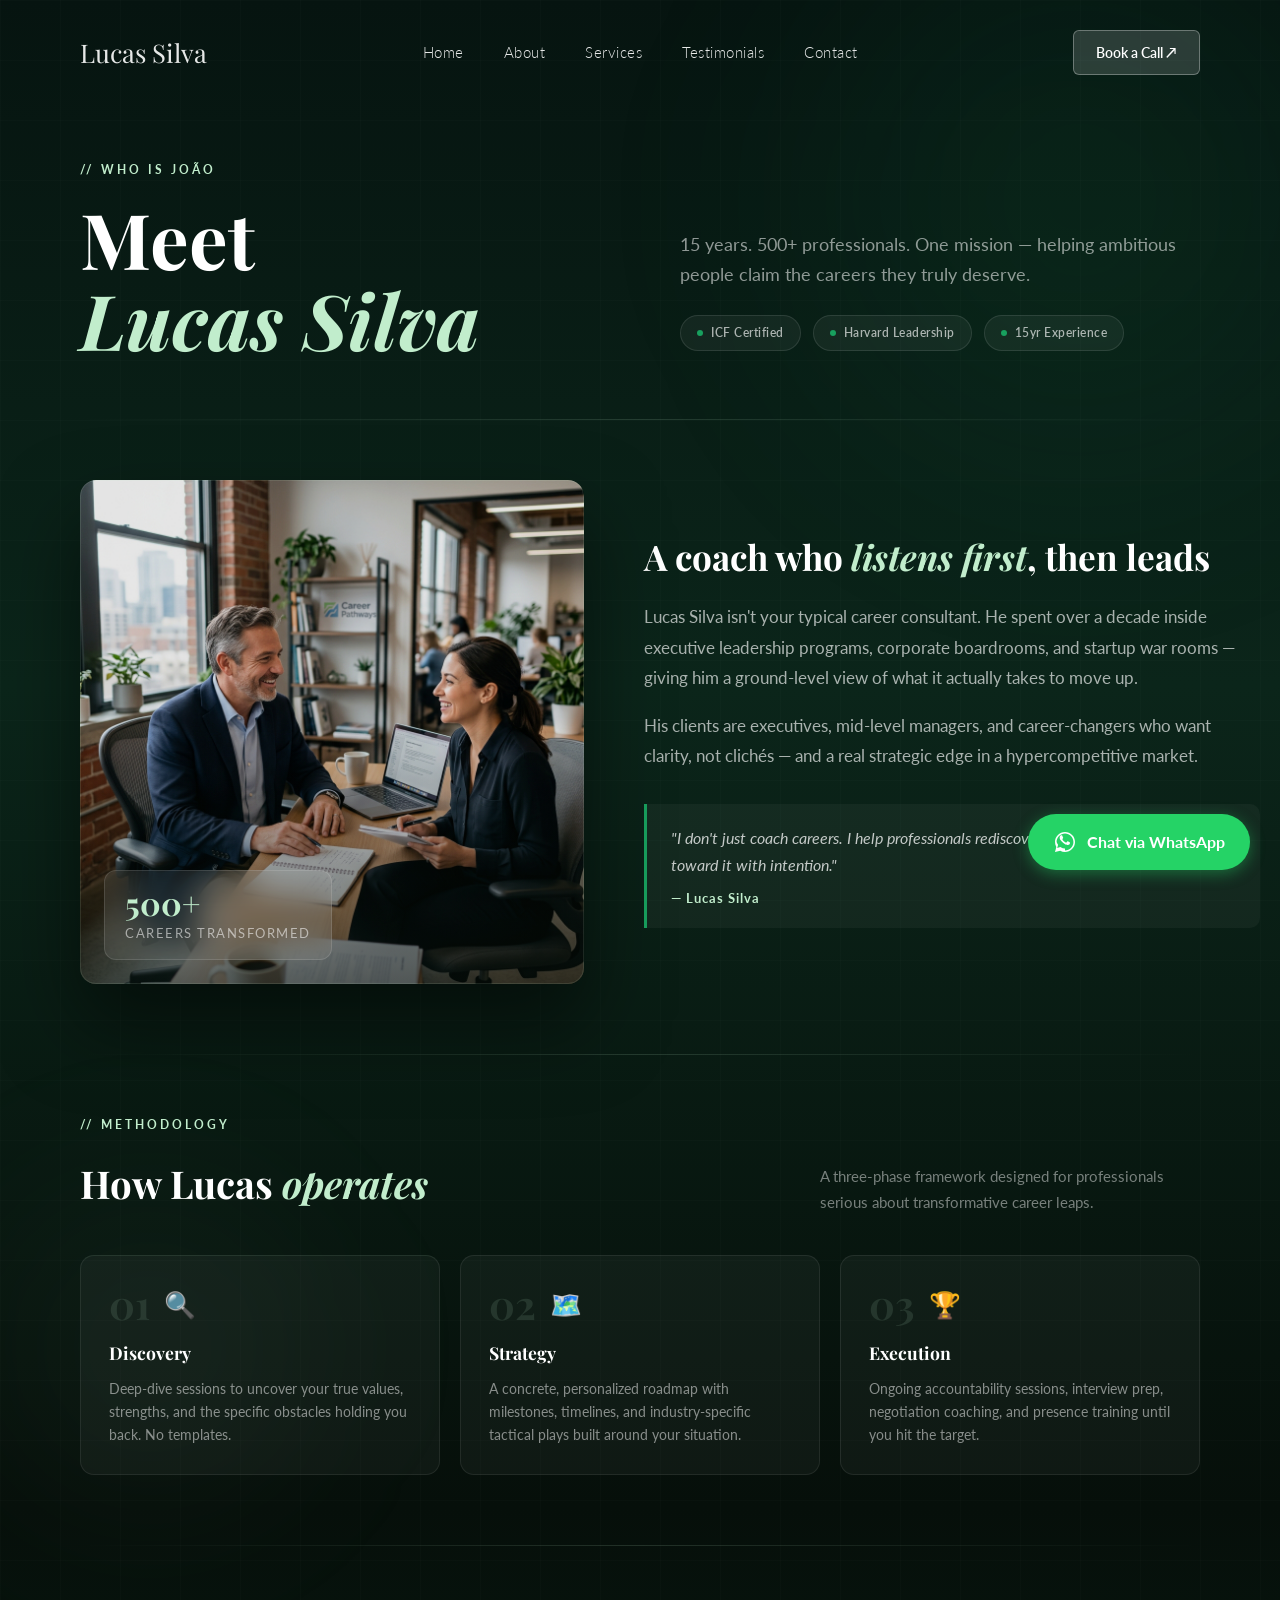
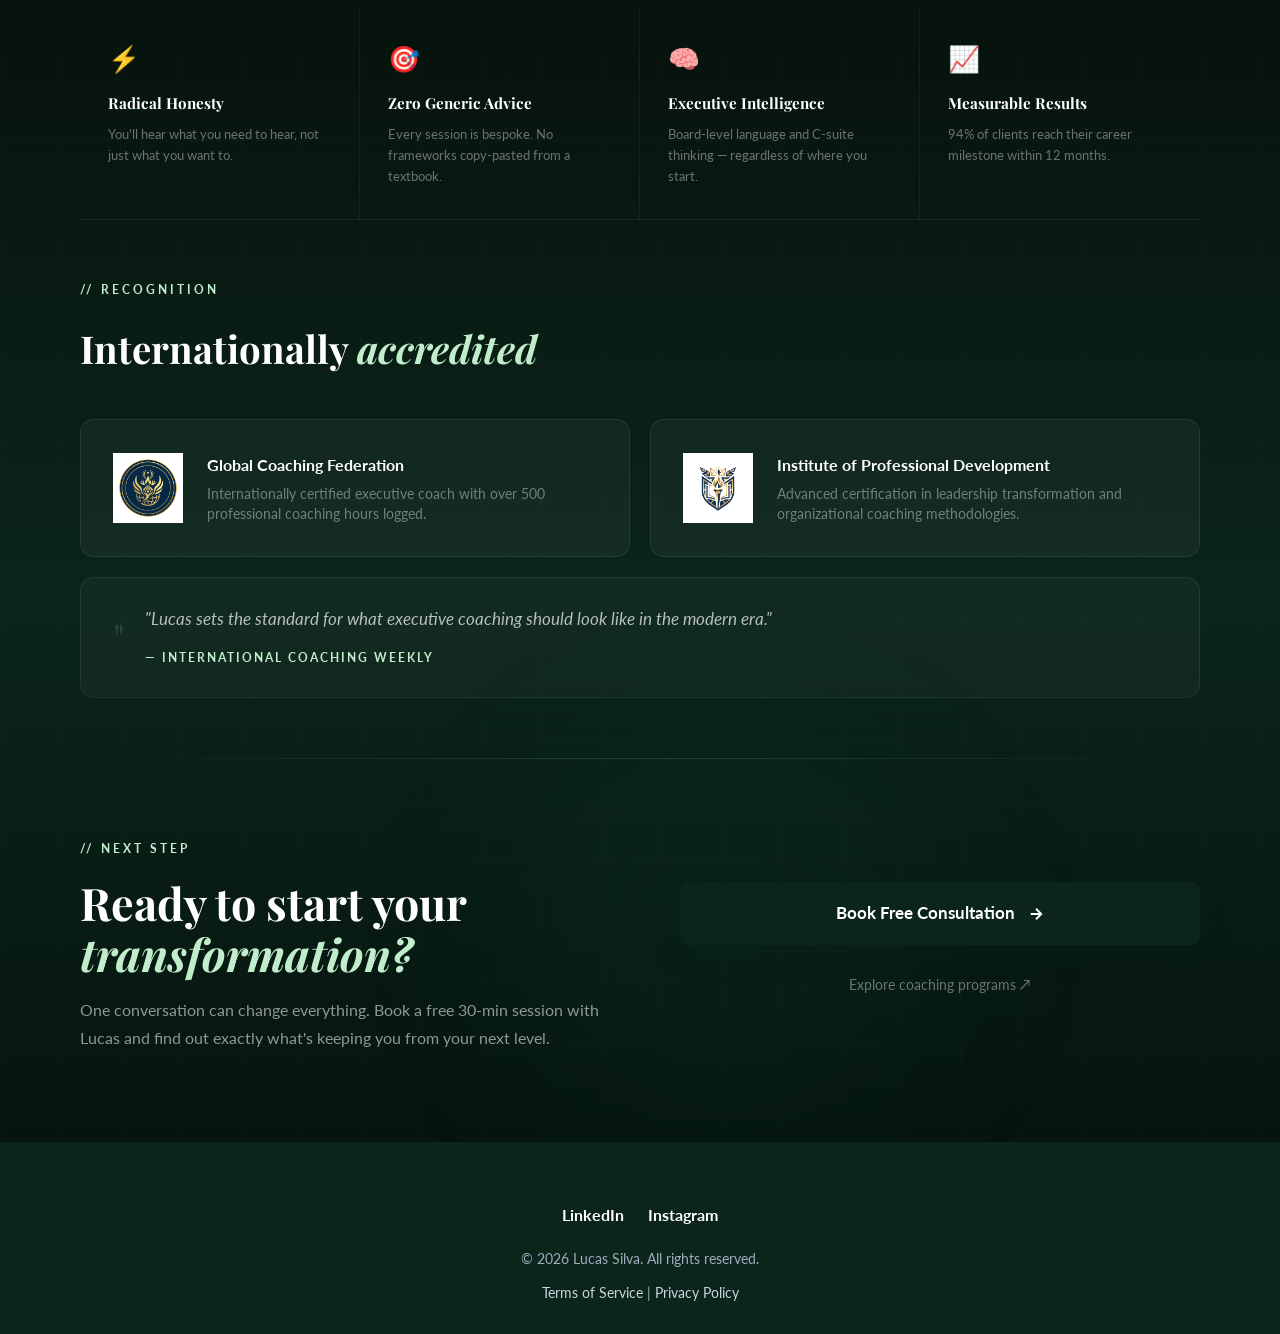
==== commit 6a03b6fe: "Add files via upload" ====
--- a/about.html
+++ b/about.html
@@ -65,7 +65,7 @@
             <div style="display:grid; grid-template-columns:45% 55%; gap:60px; align-items:center; padding-bottom:70px;" class="hidden-fade-up">
                 <!-- Image -->
                 <div style="position:relative; border-radius:16px; overflow:hidden; box-shadow:0 40px 80px rgba(0,0,0,0.5);">
-                    <img src="joao_about.png" alt="Lucas Silva" style="width:100%; max-height:520px; object-fit:cover; object-position:top center; display:block; filter:brightness(0.9);">
+                    <img src="assets/joao_about.png" alt="Lucas Silva" style="width:100%; max-height:520px; object-fit:cover; object-position:top center; display:block; filter:brightness(0.9);">
                     <div style="position:absolute; inset:0; background:linear-gradient(to top, rgba(6,15,10,0.6) 0%, transparent 50%);"></div>
                     <!-- Floating stat badge -->
                     <div style="position:absolute; bottom:24px; left:24px; background:rgba(255,255,255,0.08); backdrop-filter:blur(16px); border:1px solid rgba(255,255,255,0.12); border-radius:12px; padding:16px 20px;">
@@ -176,14 +176,14 @@
                 </div>
                 <div style="display:grid; grid-template-columns:1fr 1fr; gap:20px;">
                     <div style="background:rgba(255,255,255,0.04); border:1px solid rgba(255,255,255,0.08); border-radius:14px; padding:32px; display:flex; align-items:center; gap:24px; transition:all 0.3s ease;" class="svc-card-dark" style="padding:32px;">
-                        <img src="accredit_1.png" alt="ICF" style="height:70px; filter:brightness(1.1) grayscale(10%); flex-shrink:0;">
+                        <img src="assets/accredit_1.png" alt="ICF" style="height:70px; filter:brightness(1.1) grayscale(10%); flex-shrink:0;">
                         <div>
                             <div style="color:white; font-weight:700; font-size:1rem; margin-bottom:6px;">Global Coaching Federation</div>
                             <div style="color:rgba(255,255,255,0.4); font-size:0.85rem; line-height:1.5;">Internationally certified executive coach with over 500 professional coaching hours logged.</div>
                         </div>
                     </div>
                     <div style="background:rgba(255,255,255,0.04); border:1px solid rgba(255,255,255,0.08); border-radius:14px; padding:32px; display:flex; align-items:center; gap:24px; transition:all 0.3s ease;" class="svc-card-dark" style="padding:32px;">
-                        <img src="accredit_2.png" alt="IPD" style="height:70px; filter:brightness(1.1) grayscale(10%); flex-shrink:0;">
+                        <img src="assets/accredit_2.png" alt="IPD" style="height:70px; filter:brightness(1.1) grayscale(10%); flex-shrink:0;">
                         <div>
                             <div style="color:white; font-weight:700; font-size:1rem; margin-bottom:6px;">Institute of Professional Development</div>
                             <div style="color:rgba(255,255,255,0.4); font-size:0.85rem; line-height:1.5;">Advanced certification in leadership transformation and organizational coaching methodologies.</div>
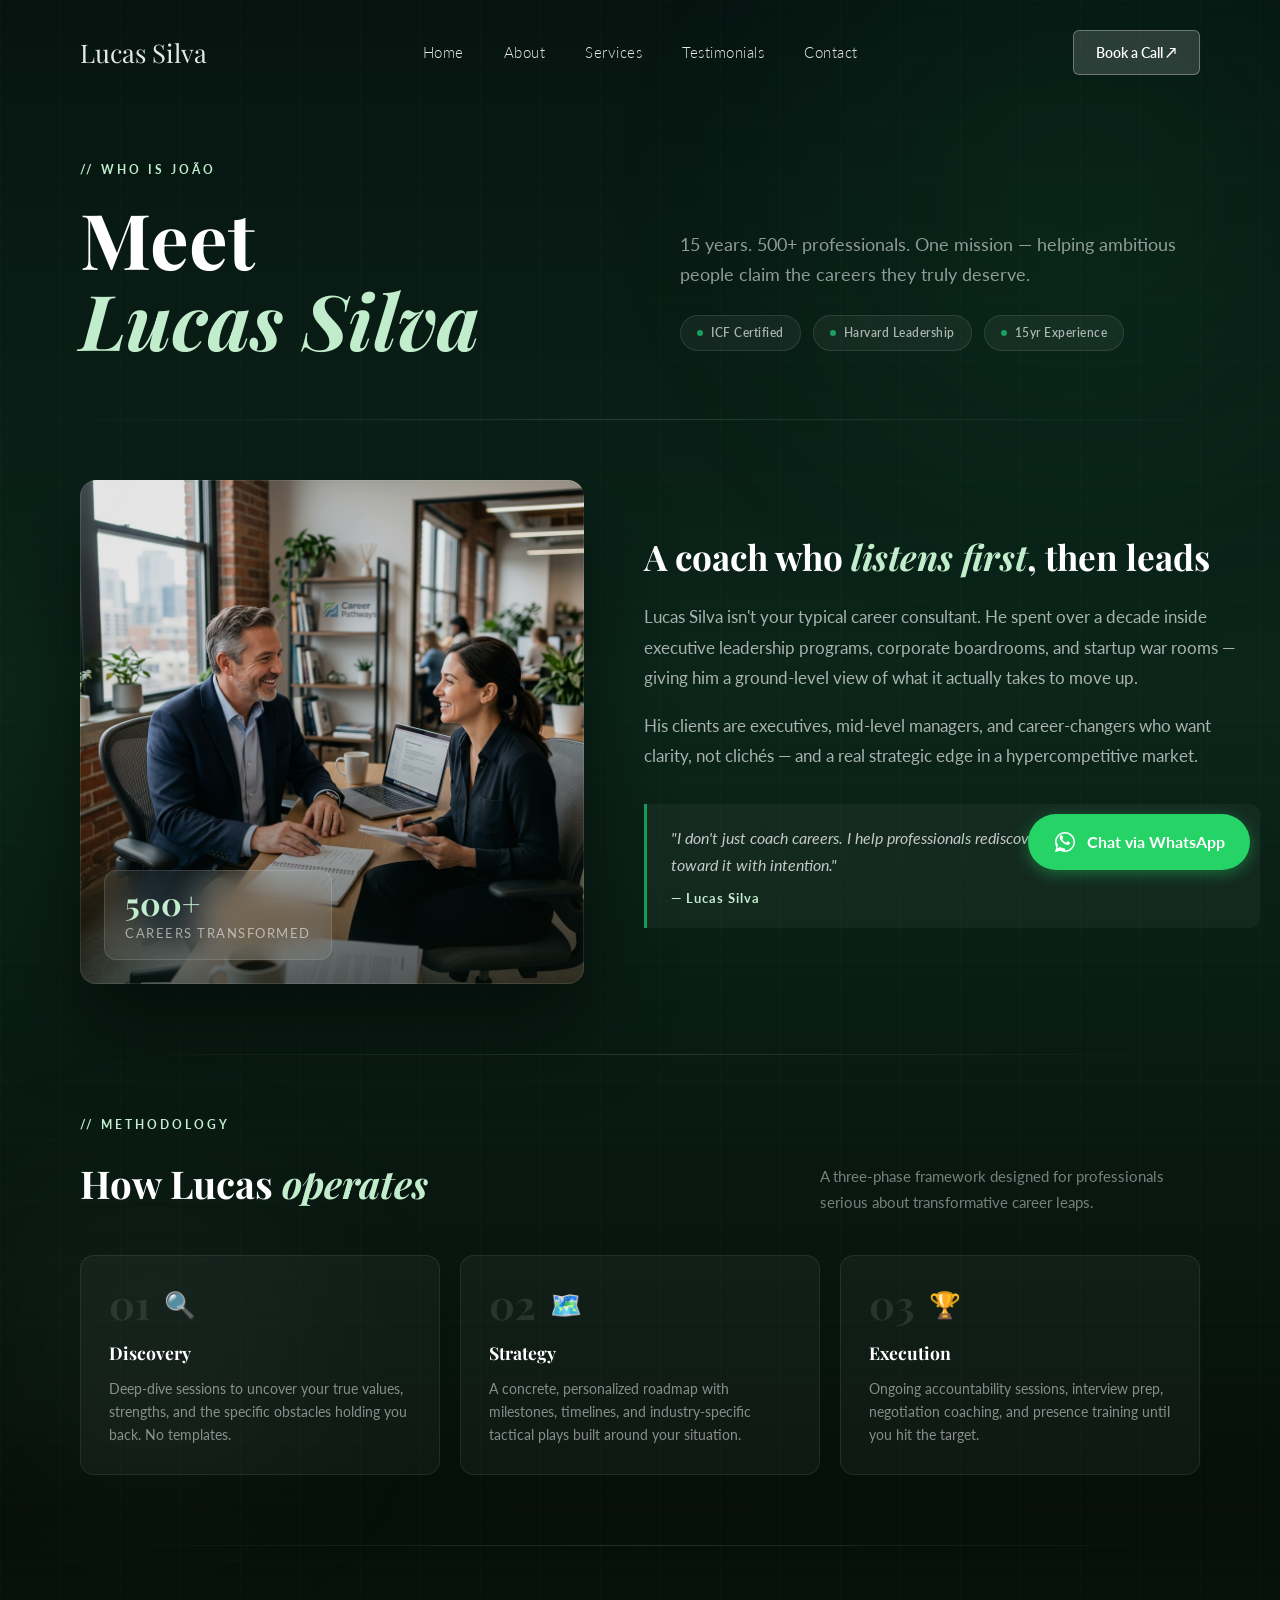
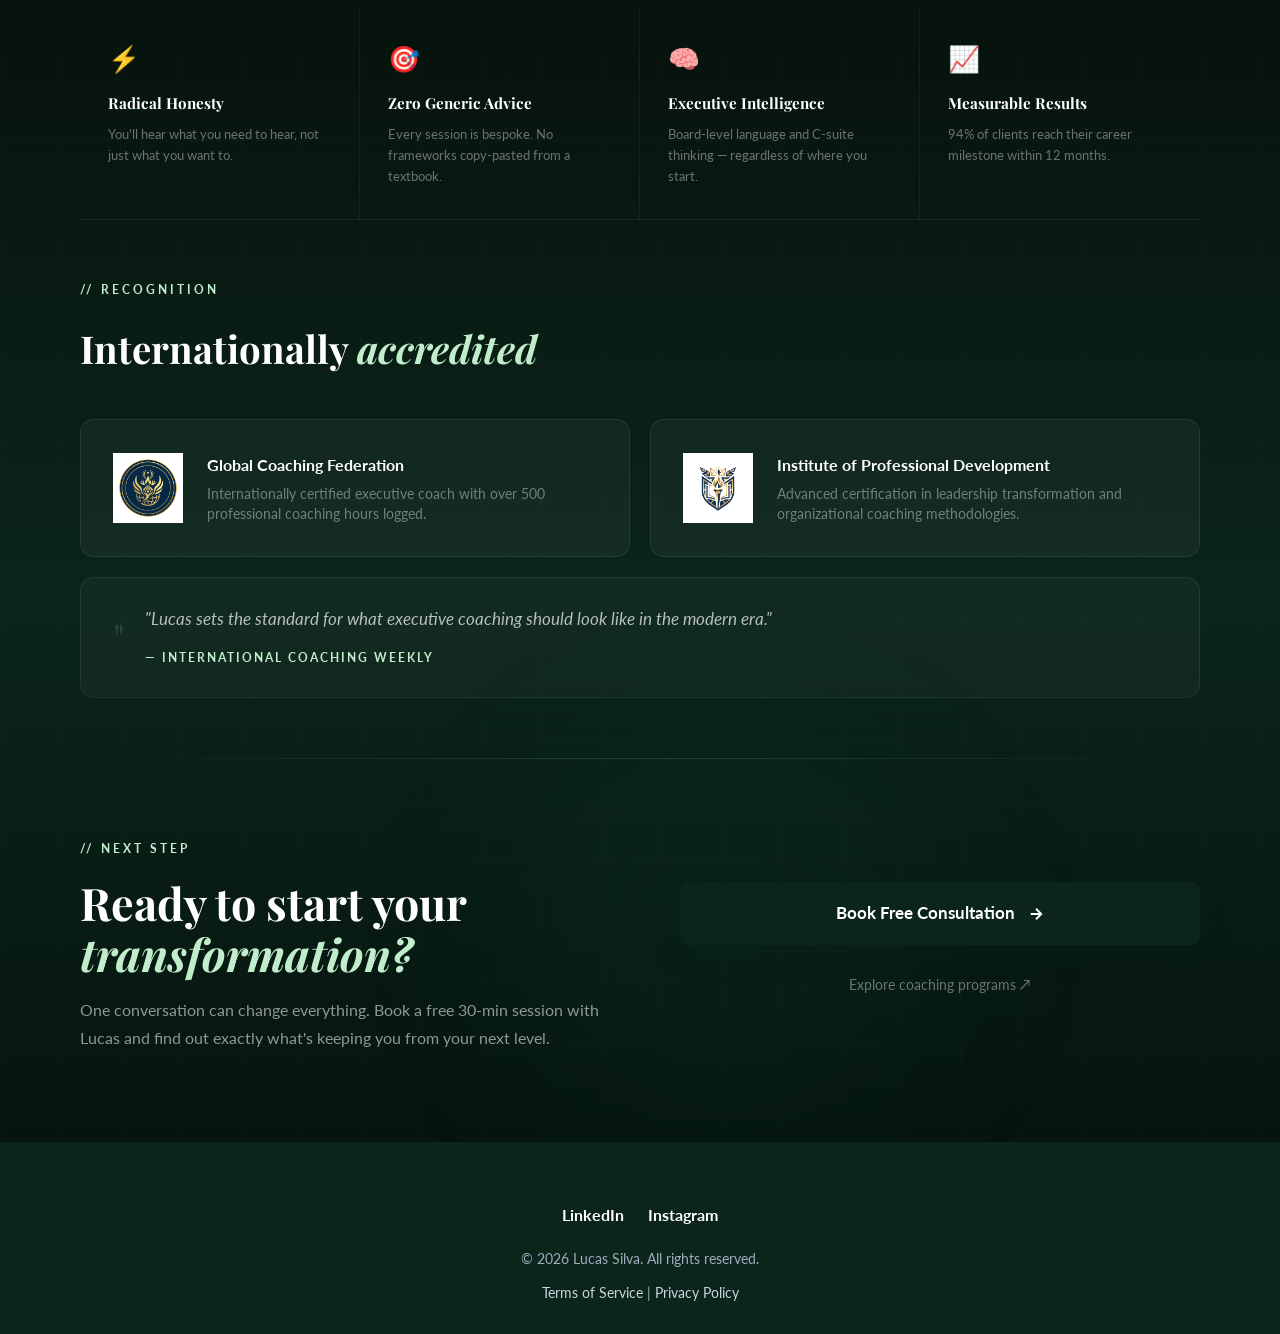
==== commit 0895943d: "Add files via upload" ====
--- a/about.html
+++ b/about.html
@@ -42,7 +42,7 @@
 
             <!-- ─── HERO ─── -->
             <div style="padding: 80px 0 60px;" class="hidden-fade-up">
-                <div style="display:grid; grid-template-columns:1fr 1fr; gap:80px; align-items:end;">
+                <div class="rs-grid-2" style="gap:80px; align-items:end;">
                     <div>
                         <div class="green-label">// WHO IS JOÃO</div>
                         <h1 style="font-family:var(--font-heading); font-size:clamp(3rem,6vw,5rem); color:white; font-weight:700; line-height:1.05; margin-bottom:0;">Meet<br><em style="font-style:italic; color:var(--secondary-color);">Lucas Silva</em></h1>
@@ -62,7 +62,7 @@
             <div style="height:1px; background:linear-gradient(90deg, transparent, rgba(193,237,204,0.15), transparent); margin:0 0 60px;"></div>
 
             <!-- ─── BIO EDITORIAL ─── -->
-            <div style="display:grid; grid-template-columns:45% 55%; gap:60px; align-items:center; padding-bottom:70px;" class="hidden-fade-up">
+            <div class="rs-grid-auto-about hidden-fade-up" style="gap:60px; align-items:center; padding-bottom:70px;">
                 <!-- Image -->
                 <div style="position:relative; border-radius:16px; overflow:hidden; box-shadow:0 40px 80px rgba(0,0,0,0.5);">
                     <img src="assets/joao_about.png" alt="Lucas Silva" style="width:100%; max-height:520px; object-fit:cover; object-position:top center; display:block; filter:brightness(0.9);">
@@ -99,7 +99,7 @@
                     </div>
                     <p style="color:rgba(255,255,255,0.45); font-size:0.95rem; max-width:380px; line-height:1.65;">A three-phase framework designed for professionals serious about transformative career leaps.</p>
                 </div>
-                <div style="display:grid; grid-template-columns:repeat(3,1fr); gap:20px;">
+                <div class="rs-grid-3" style="gap:20px;">
 
                     <div class="process-step-pill" style="border-top:1px solid rgba(193,237,204,0.1);">
                         <div style="padding:28px 28px 14px; display:flex; align-items:center; gap:14px;">
@@ -143,7 +143,7 @@
             <div style="height:1px; background:linear-gradient(90deg, transparent, rgba(193,237,204,0.15), transparent); margin:0 0 60px;"></div>
 
             <!-- ─── VALUES STRIP ─── -->
-            <div style="display:grid; grid-template-columns:repeat(4,1fr); margin-bottom:0; border-bottom:1px solid rgba(193,237,204,0.08);" class="hidden-fade-up">
+            <div class="rs-grid-4 hidden-fade-up" style="margin-bottom:0; border-bottom:1px solid rgba(193,237,204,0.08);">
                 <div style="padding:32px 28px; border-right:1px solid rgba(255,255,255,0.06);">
                     <div style="font-size:1.6rem; margin-bottom:12px;">⚡</div>
                     <h4 style="color:white; font-size:0.95rem; margin-bottom:8px;">Radical Honesty</h4>
@@ -174,16 +174,16 @@
                         <h2 style="color:white; font-family:var(--font-heading); font-size:clamp(1.8rem,3vw,2.4rem); margin-bottom:0;">Internationally <em style="font-style:italic; color:var(--secondary-color);">accredited</em></h2>
                     </div>
                 </div>
-                <div style="display:grid; grid-template-columns:1fr 1fr; gap:20px;">
+                <div class="rs-grid-2" style="gap:20px;">
                     <div style="background:rgba(255,255,255,0.04); border:1px solid rgba(255,255,255,0.08); border-radius:14px; padding:32px; display:flex; align-items:center; gap:24px; transition:all 0.3s ease;" class="svc-card-dark" style="padding:32px;">
-                        <img src="assets/accredit_1.png" alt="ICF" style="height:70px; filter:brightness(1.1) grayscale(10%); flex-shrink:0;">
+                        <img src="assets/accredit_1.png" alt="ICF" loading="lazy" style="height:70px; filter:brightness(1.1) grayscale(10%); flex-shrink:0;">
                         <div>
                             <div style="color:white; font-weight:700; font-size:1rem; margin-bottom:6px;">Global Coaching Federation</div>
                             <div style="color:rgba(255,255,255,0.4); font-size:0.85rem; line-height:1.5;">Internationally certified executive coach with over 500 professional coaching hours logged.</div>
                         </div>
                     </div>
                     <div style="background:rgba(255,255,255,0.04); border:1px solid rgba(255,255,255,0.08); border-radius:14px; padding:32px; display:flex; align-items:center; gap:24px; transition:all 0.3s ease;" class="svc-card-dark" style="padding:32px;">
-                        <img src="assets/accredit_2.png" alt="IPD" style="height:70px; filter:brightness(1.1) grayscale(10%); flex-shrink:0;">
+                        <img src="assets/accredit_2.png" alt="IPD" loading="lazy" style="height:70px; filter:brightness(1.1) grayscale(10%); flex-shrink:0;">
                         <div>
                             <div style="color:white; font-weight:700; font-size:1rem; margin-bottom:6px;">Institute of Professional Development</div>
                             <div style="color:rgba(255,255,255,0.4); font-size:0.85rem; line-height:1.5;">Advanced certification in leadership transformation and organizational coaching methodologies.</div>
@@ -204,7 +204,7 @@
             <div style="height:1px; background:linear-gradient(90deg, transparent, rgba(193,237,204,0.15), transparent); margin:0 0 0;"></div>
 
             <!-- ─── CTA ─── -->
-            <div style="padding:80px 0 90px; display:grid; grid-template-columns:1fr 1fr; gap:80px; align-items:center;" class="hidden-section">
+            <div class="rs-grid-2 hidden-section" style="padding:80px 0 90px; gap:80px; align-items:center;">
                 <div>
                     <div class="green-label">// NEXT STEP</div>
                     <h2 class="dark-headline" style="font-size:clamp(2rem,3.5vw,3rem); margin-bottom:16px;">Ready to start your <em>transformation?</em></h2>
--- a/style.css
+++ b/style.css
@@ -1195,7 +1195,7 @@
 
 /* Responsive Media Queries */
 @media (max-width: 900px) {
-    .nav-links { display: none; }
+    .about-container { flex-direction: column; }
     .about-container { flex-direction: column; }
     .testimonials-grid, .methodology-grid { grid-template-columns: 1fr; }
     .hero-content h1 { font-size: 2.5rem; }
@@ -1776,5 +1776,127 @@
 .cta-dark h2 { color: white; font-family: var(--font-heading); font-size: clamp(2.5rem,5vw,4rem); margin-bottom: 20px; }
 .cta-dark p { color: rgba(255,255,255,0.6); max-width:520px; margin: 0 auto 40px; }
 
-
-
+/* ================================================================
+   RESPONSIVE GRID SYSTEM (Replaces Inline Styles)
+================================================================ */
+.rs-grid-2 { display: grid; grid-template-columns: 1fr 1fr; }
+.rs-grid-3 { display: grid; grid-template-columns: repeat(3, 1fr); }
+.rs-grid-4 { display: grid; grid-template-columns: repeat(4, 1fr); }
+.rs-grid-auto-about { display: grid; grid-template-columns: 45% 55%; }
+.rs-grid-services-feat { display: grid; grid-template-columns: 1.5fr 1fr 1fr; }
+.rs-grid-services-list { display: grid; grid-template-columns: 1.2fr 1fr; }
+.rs-grid-testimonials { display: grid; grid-template-columns: 1fr 1.4fr; }
+.rs-flex-wrap { display: flex; flex-wrap: wrap; }
+
+/* Mobile Menu Hamburger Button */
+.nav-mobile-controls {
+    display: flex;
+    align-items: center;
+    gap: 15px;
+}
+
+.menu-toggle {
+    display: none;
+    flex-direction: column;
+    justify-content: space-between;
+    width: 28px;
+    height: 20px;
+    cursor: pointer;
+    z-index: 1001;
+    background: transparent;
+    border: none;
+    padding: 0;
+}
+.menu-toggle span {
+    display: block;
+    width: 100%;
+    height: 2px;
+    background-color: var(--bg-light);
+    border-radius: 2px;
+    transition: all 0.3s ease;
+}
+#main-nav.nav-scrolled .menu-toggle span,
+#main-nav:not(.nav-transparent) .menu-toggle span {
+    background-color: var(--primary-color);
+}
+.menu-toggle.active span:nth-child(1) { transform: translateY(9px) rotate(45deg); }
+.menu-toggle.active span:nth-child(2) { opacity: 0; }
+.menu-toggle.active span:nth-child(3) { transform: translateY(-9px) rotate(-45deg); }
+
+/* ================================================================
+   100% RESPONSIVE REFRESH & MOBILE MENU
+================================================================ */
+body { max-width: 100%; overflow-x: hidden; }
+
+@media (max-width: 900px) {
+    /* Responsive Grid System Override */
+    .rs-grid-2, .rs-grid-3, .rs-grid-4, .rs-grid-auto-about, 
+    .rs-grid-services-feat, .rs-grid-services-list, .rs-grid-testimonials {
+        grid-template-columns: 1fr !important;
+        gap: 30px !important;
+    }
+    
+    /* Ensure flex wraps if needed */
+    .rs-flex-wrap-mobile { flex-wrap: wrap !important; }
+
+    /* Mobile Navigation Drawer */
+    .menu-toggle { display: flex !important; margin-left: 10px; }
+    
+    .nav-links {
+        display: flex !important; /* overrides any other styles */
+        position: absolute;
+        top: 100%;
+        left: 0;
+        width: 100%;
+        background-color: var(--primary-color);
+        flex-direction: column;
+        align-items: center;
+        padding: 40px 0;
+        gap: 25px;
+        box-shadow: 0 15px 30px rgba(0,0,0,0.1);
+        transform: translateY(-150%);
+        opacity: 0;
+        visibility: hidden;
+        transition: all 0.4s ease-in-out;
+        z-index: 999;
+    }
+    
+    .nav-links.active {
+        transform: translateY(0);
+        opacity: 1;
+        visibility: visible;
+    }
+
+    #main-nav.nav-scrolled .nav-links {
+        background-color: rgba(255,255,255,0.98);
+    }
+    #main-nav.nav-scrolled .nav-links a { color: var(--primary-color); }
+    
+    /* Formatting tweaks for mobile */
+    .hero-v2-content { padding-top: 130px; }
+    .hero-v2-headline { font-size: 3rem !important; }
+    .nav-container { padding: 20px 24px; }
+    
+    /* Hide some visual orbs that might overflow */
+    .dark-orb { display: none; }
+    
+    /* Adjust metrics strip to flex layout to wrap nicely */
+    .hero-metrics-strip { flex-wrap: wrap; justify-content: center; }
+    .metric-divider { display: none; }
+
+    /* Make sure stat cards scale down */
+    .stat-card-container { flex-direction: column; gap: 20px; }
+    .svc-card-dark { padding: 24px; }
+    .editorial-quote-block { padding-left: 20px; }
+    .cta-dark, .cta-section-v2 { padding: 60px 20px; }
+}
+
+@media (max-width: 600px) {
+    .editorial-content h2 { font-size: 2.2rem; }
+    .metric-num { font-size: 1.8rem; }
+    .hero-v2-headline { font-size: 2.6rem !important; }
+    .nav-links { padding: 25px 0; gap: 15px; }
+}
+
+
+
